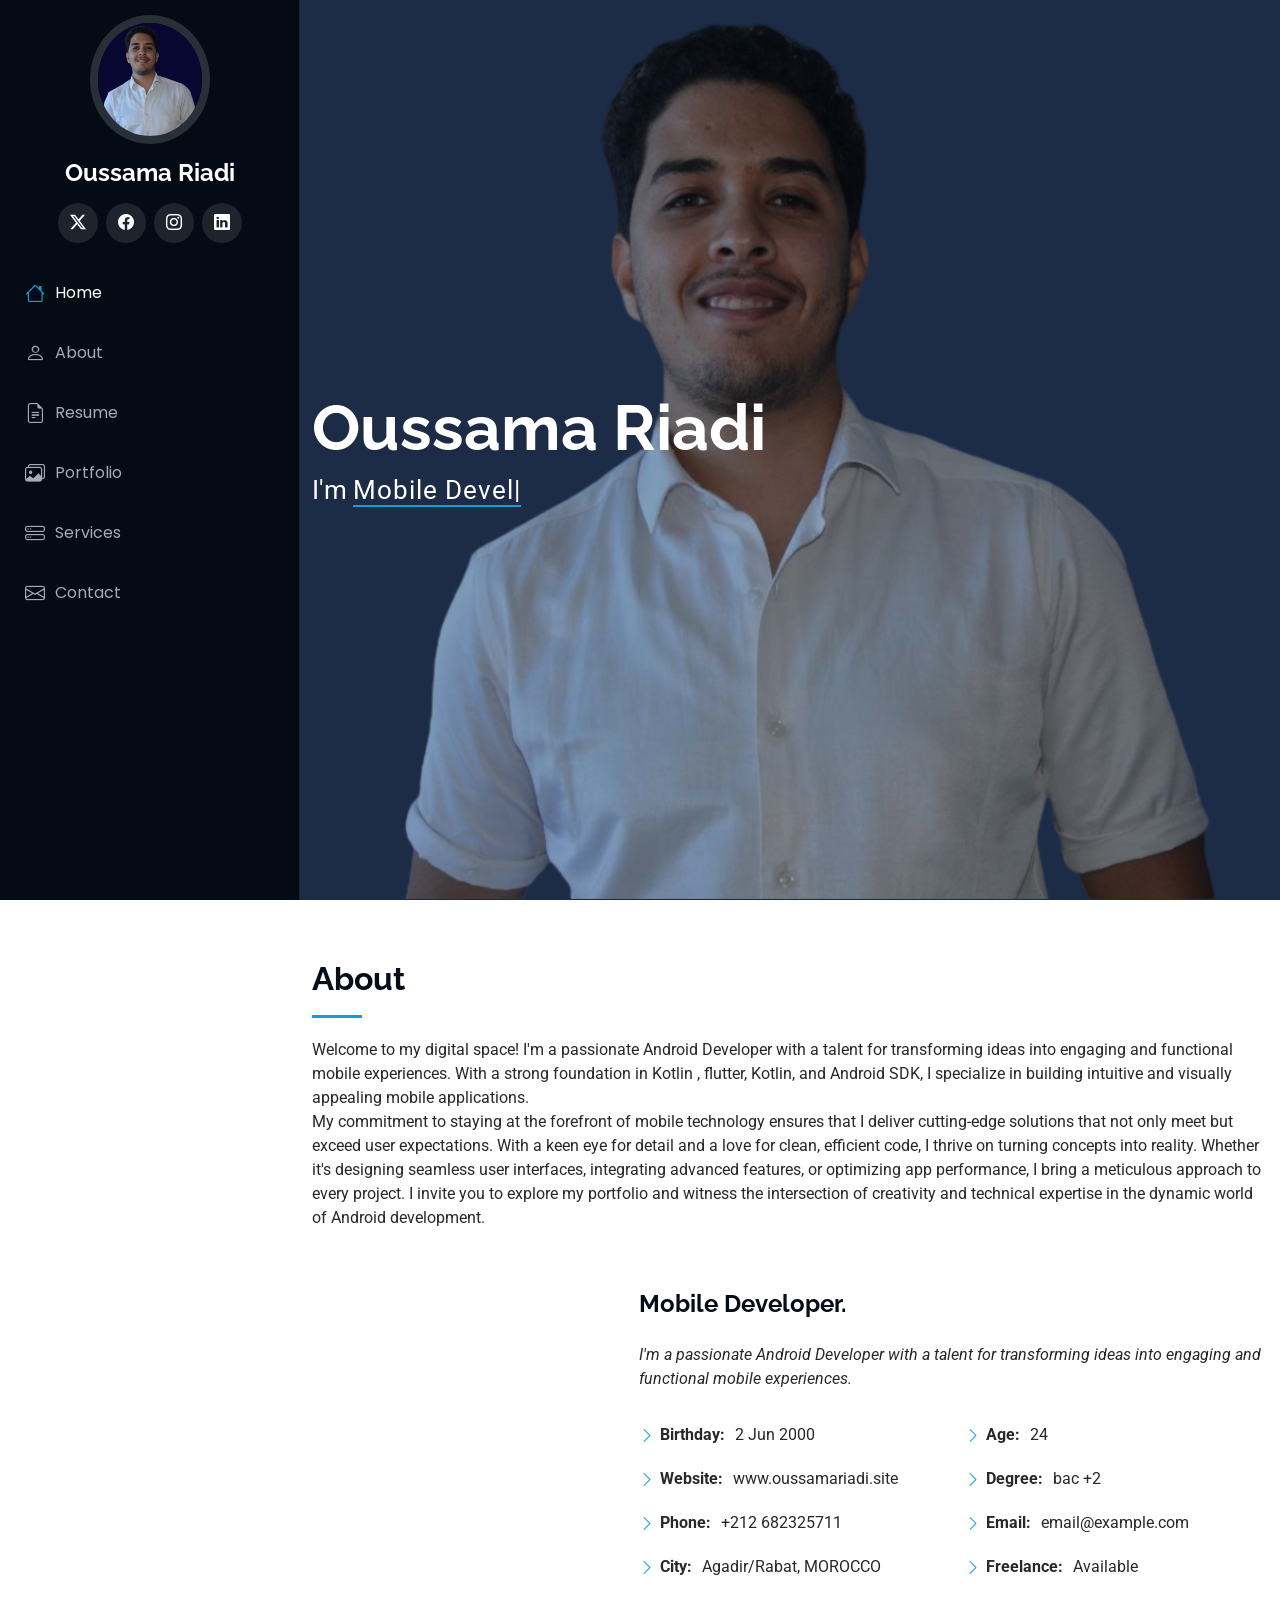
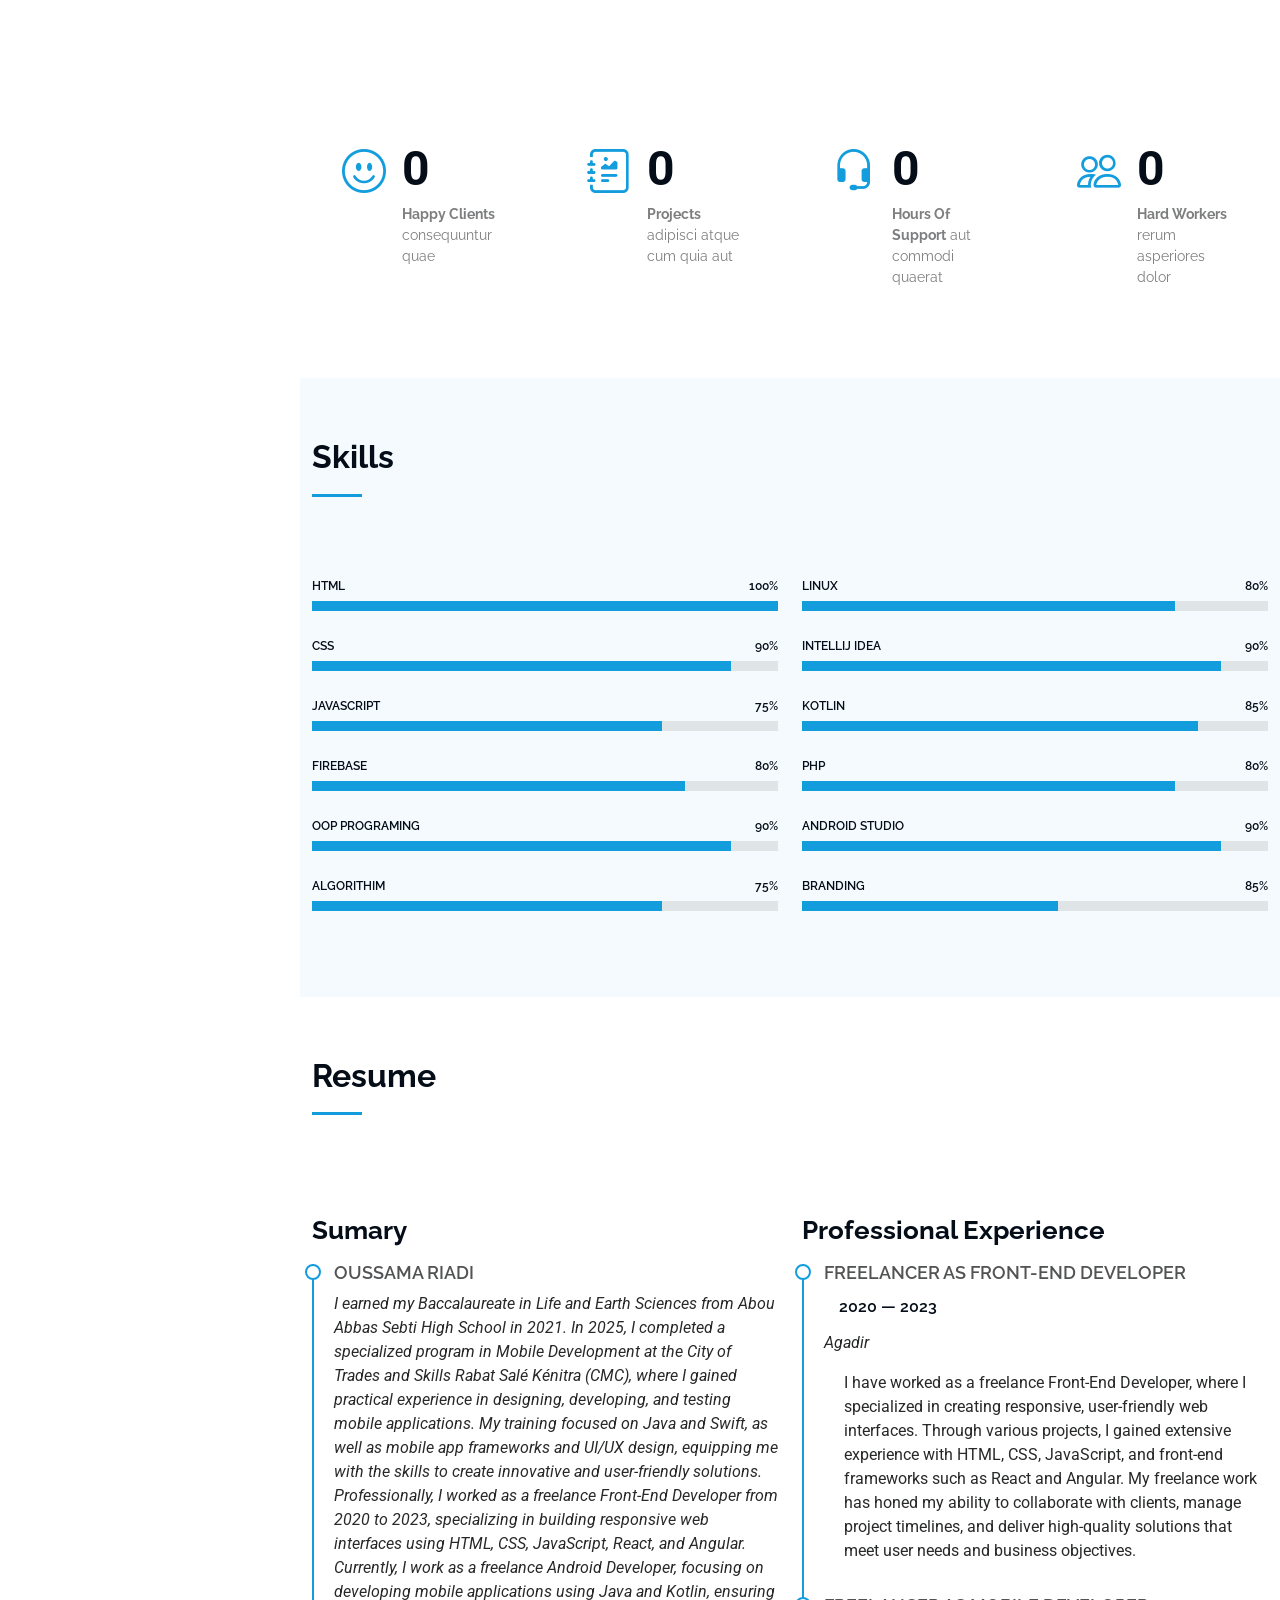
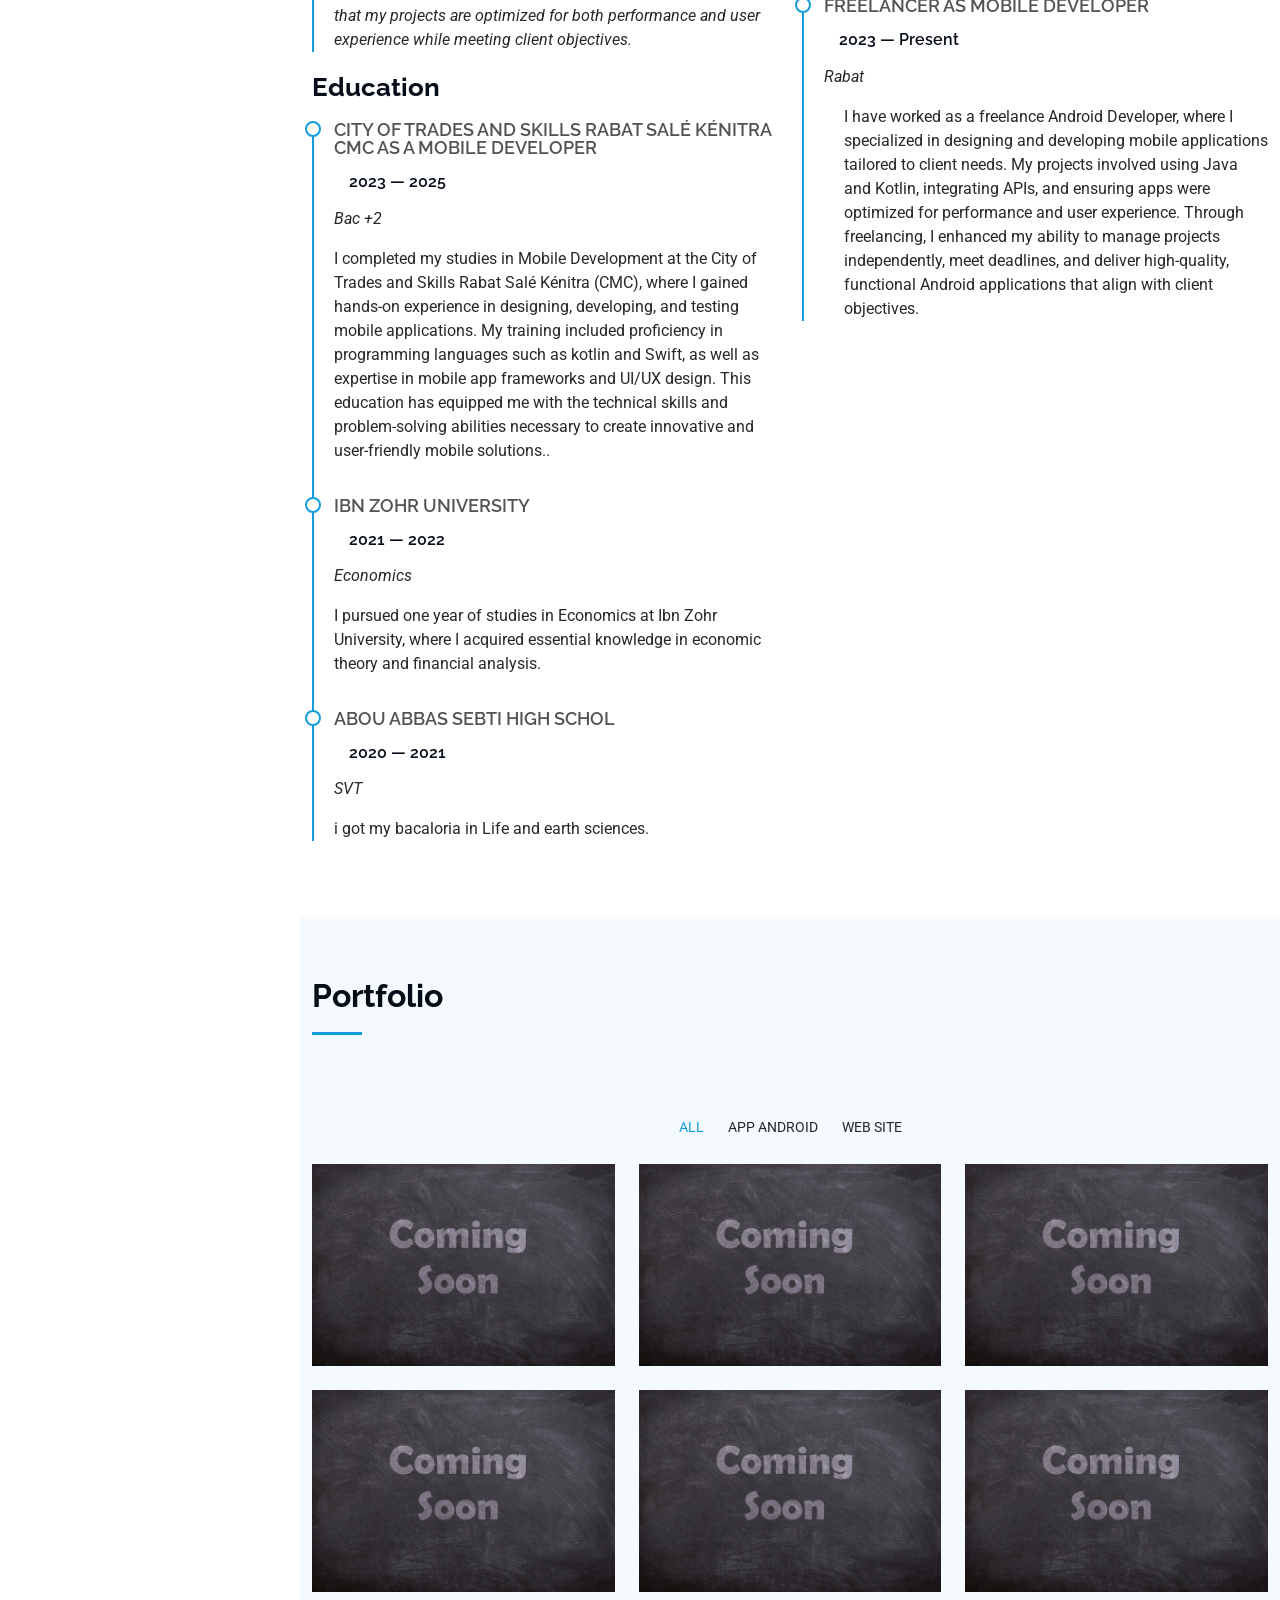
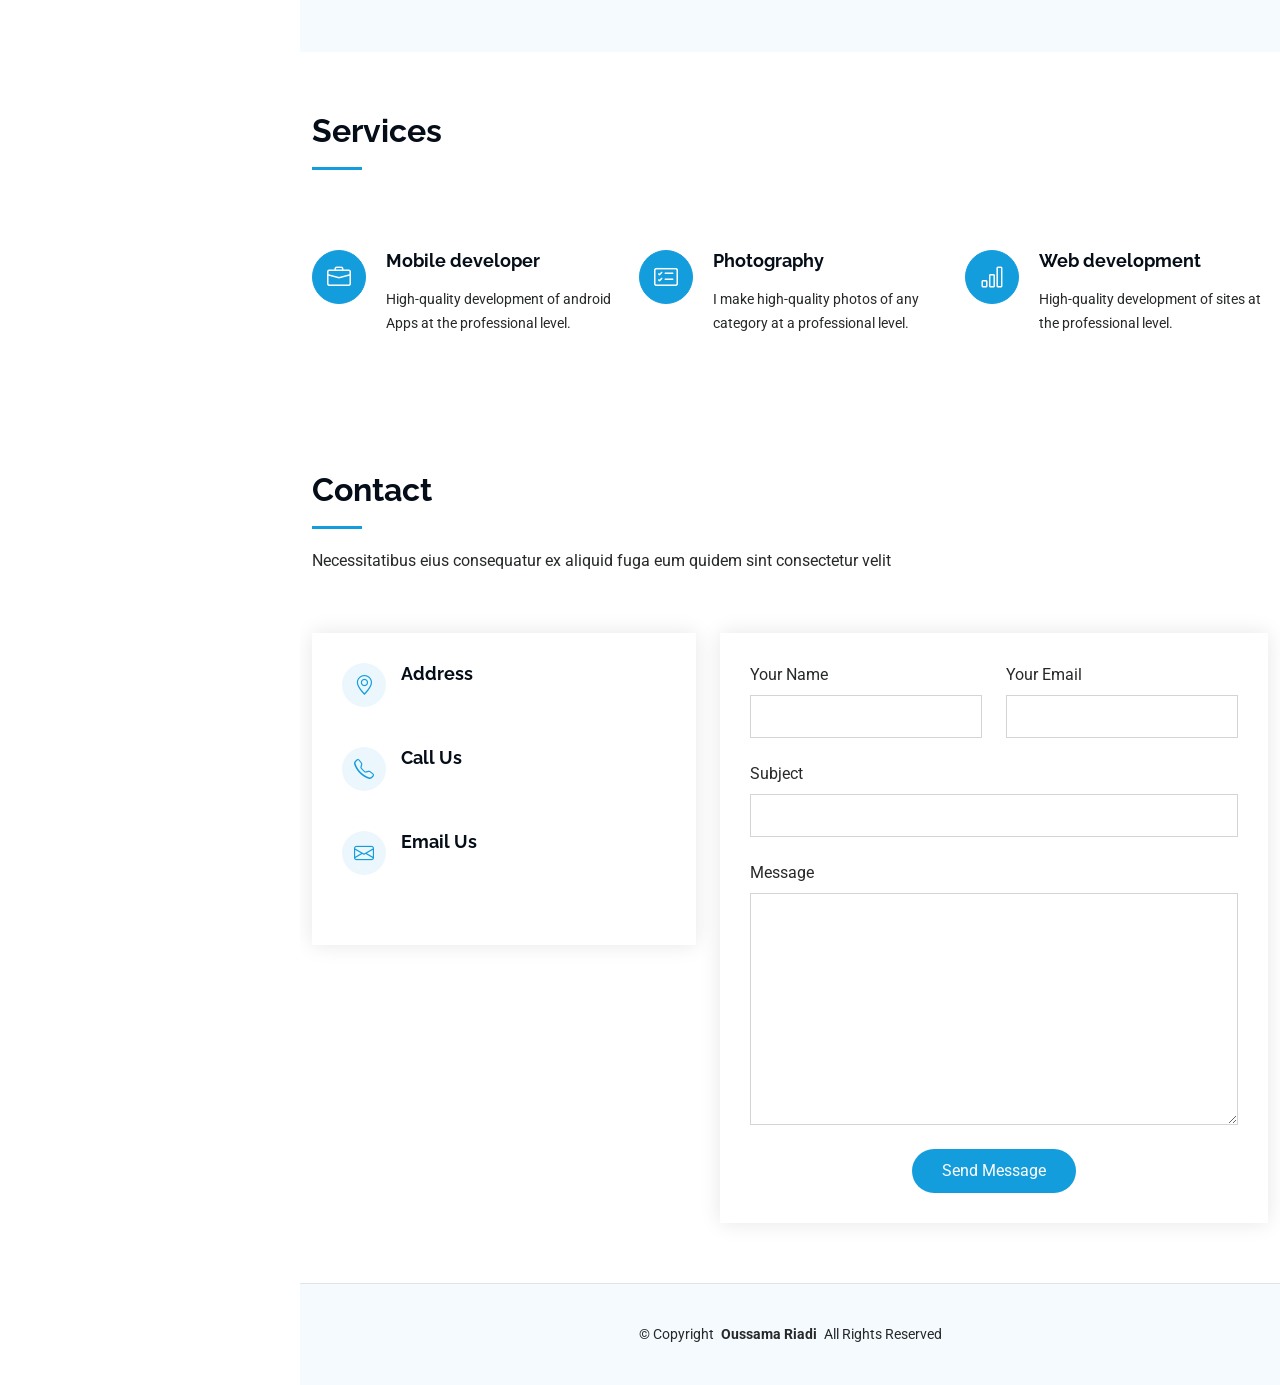
==== index.html @ cde13520 "update" ====
<!DOCTYPE html>
<html lang="en">

<head>
  <meta charset="utf-8">
  <meta content="width=device-width, initial-scale=1.0" name="viewport">
  <title>Oussama Riadi</title>
  <meta content="" name="description">
  <meta content="" name="keywords">

  <!-- Favicons -->
  <link href="" rel="icon">
  <link href="assets/img/apple-touch-icon.png" rel="apple-touch-icon">

  <!-- Fonts -->
  <link href="https://fonts.googleapis.com" rel="preconnect">
  <link href="https://fonts.gstatic.com" rel="preconnect" crossorigin>
  <link href="https://fonts.googleapis.com/css2?family=Roboto:ital,wght@0,100;0,300;0,400;0,500;0,700;0,900;1,100;1,300;1,400;1,500;1,700;1,900&family=Poppins:ital,wght@0,100;0,200;0,300;0,400;0,500;0,600;0,700;0,800;0,900;1,100;1,200;1,300;1,400;1,500;1,600;1,700;1,800;1,900&family=Raleway:ital,wght@0,100;0,200;0,300;0,400;0,500;0,600;0,700;0,800;0,900;1,100;1,200;1,300;1,400;1,500;1,600;1,700;1,800;1,900&display=swap" rel="stylesheet">

  <!-- Vendor CSS Files -->
  <link href="assets/vendor/bootstrap/css/bootstrap.min.css" rel="stylesheet">
  <link href="assets/vendor/bootstrap-icons/bootstrap-icons.css" rel="stylesheet">
  <link href="assets/vendor/aos/aos.css" rel="stylesheet">
  <link href="assets/vendor/glightbox/css/glightbox.min.css" rel="stylesheet">
  <link href="assets/vendor/swiper/swiper-bundle.min.css" rel="stylesheet">

  <!-- Main CSS File -->
  <link href="assets/css/main.css" rel="stylesheet">

  <!-- =======================================================
  * Template Name: iPortfolio
  * Template URL: https://bootstrapmade.com/iportfolio-bootstrap-portfolio-websites-template/
  * Updated: Jun 29 2024 with Bootstrap v5.3.3
  * Author: BootstrapMade.com
  * License: https://bootstrapmade.com/license/
  ======================================================== -->
</head>

<body class="index-page">

  <header id="header" class="header dark-background d-flex flex-column">
    <i class="header-toggle d-xl-none bi bi-list"></i>

    <div class="profile-img">
      <img src="assets/img/my-profile-img.png" alt="" class="img-fluid rounded-circle">
    </div>

    <a href="index.html" class="logo d-flex align-items-center justify-content-center">
      <!-- Uncomment the line below if you also wish to use an image logo -->
      <!-- <img src="assets/img/logo.png" alt=""> -->
      <h1 class="sitename">Oussama Riadi</h1>
    </a>

    <div class="social-links text-center">
      <a href="https://x.com/OussamaRiadi38" class="twitter" target="_blank"><i class="bi bi-twitter-x"></i></a>
      <a href="https://web.facebook.com/people/Oussama-Riadi/pfbid02anSXRSucZRkaUDRcCBY8JLGPmEhQTTR8KtHQEB6XUsFgzPzCCnXomD1S3LbY9j1Sl/?mibextid=ZbWKwL" class="facebook" target="_blank"><i class="bi bi-facebook"></i></a>
      <a href="https://www.instagram.com/oussama.riadi/" class="instagram" target="_blank"><i class="bi bi-instagram"></i></a>
      <a href="https://www.linkedin.com/in/oussamariadi/" class="linkedin" target="_blank"><i class="bi bi-linkedin"></i></a>
    </div>

    <nav id="navmenu" class="navmenu">
      <ul>
        <li><a href="#hero" class="active"><i class="bi bi-house navicon"></i>Home</a></li>
        <li><a href="#about"><i class="bi bi-person navicon"></i> About</a></li>
        <li><a href="#resume"><i class="bi bi-file-earmark-text navicon"></i> Resume</a></li>
        <li><a href="#portfolio"><i class="bi bi-images navicon"></i> Portfolio</a></li>
        <li><a href="#services"><i class="bi bi-hdd-stack navicon"></i> Services</a></li>
        
          
        </li>
        <li><a href="#contact"><i class="bi bi-envelope navicon"></i> Contact</a></li>
      </ul>
    </nav>

  </header>

  <main class="main">

    <!-- Hero Section -->
    <section id="hero" class="hero section dark-background">

      <img src="assets/img/hero-bg.png" alt="" data-aos="fade-in" class="">

      <div class="container" data-aos="fade-up" data-aos-delay="100">
        <h2>Oussama Riadi</h2>
        <p>I'm <span class="typed" data-typed-items="Mobile Developer, Freelancer,Web Developer , Photographer">Designer</span><span class="typed-cursor typed-cursor--blink" aria-hidden="true"></span><span class="typed-cursor typed-cursor--blink" aria-hidden="true"></span></p>
      </div>

    </section><!-- /Hero Section -->

    <!-- About Section -->
    <section id="about" class="about section">

      <!-- Section Title -->
      <div class="container section-title" data-aos="fade-up">
        <h2>About</h2>
        <p>Welcome to my digital space! I'm a passionate Android Developer with a talent for transforming ideas into engaging and functional mobile experiences. With a strong foundation in Kotlin , flutter, Kotlin, and Android SDK, I specialize in building intuitive and visually appealing mobile applications.
          <br>

          My commitment to staying at the forefront of mobile technology ensures that I deliver cutting-edge solutions that not only meet but exceed user expectations. With a keen eye for detail and a love for clean, efficient code, I thrive on turning concepts into reality. Whether it's designing seamless user interfaces, integrating advanced features, or optimizing app performance, I bring a meticulous approach to every project. I invite you to explore my portfolio and witness the intersection of creativity and technical expertise in the dynamic world of Android development.</p>
      </div><!-- End Section Title -->

      <div class="container" data-aos="fade-up" data-aos-delay="100">

        <div class="row gy-4 justify-content-center">
          <div class="col-lg-4">
            <img src="assets/img/my-profile-img.jpg" class="img-fluid" alt="">
          </div>
          <div class="col-lg-8 content">
            <h2> Mobile Developer.</h2>
            <p class="fst-italic py-3">
              I'm a passionate Android Developer with a talent for transforming ideas into engaging and functional mobile experiences.
            </p>
            <div class="row">
              <div class="col-lg-6">
                <ul>
                  <li><i class="bi bi-chevron-right"></i> <strong>Birthday:</strong> <span>2 Jun 2000</span></li>
                  <li><i class="bi bi-chevron-right"></i> <strong>Website:</strong> <span>www.oussamariadi.site</span></li>
                  <li><i class="bi bi-chevron-right"></i> <strong>Phone:</strong> <span>+212 682325711</span></li>
                  <li><i class="bi bi-chevron-right"></i> <strong>City:</strong> <span>Agadir/Rabat, MOROCCO</span></li>
                </ul>
              </div>
              <div class="col-lg-6">
                <ul>
                  <li><i class="bi bi-chevron-right"></i> <strong>Age:</strong> <span>24</span></li>
                  <li><i class="bi bi-chevron-right"></i> <strong>Degree:</strong> <span>bac +2</span></li>
                  <li><i class="bi bi-chevron-right"></i> <strong>Email:</strong> <span>email@example.com</span></li>
                  <li><i class="bi bi-chevron-right"></i> <strong>Freelance:</strong> <span>Available</span></li>
                </ul>
              </div>
            </div>
            
          </div>
        </div>

      </div>

    </section><!-- /About Section -->

    <!-- Stats Section -->
    <section id="stats" class="stats section">

      <div class="container" data-aos="fade-up" data-aos-delay="100">

        <div class="row gy-4">

          <div class="col-lg-3 col-md-6">
            <div class="stats-item">
              <i class="bi bi-emoji-smile"></i>
              <span data-purecounter-start="0" data-purecounter-end="232" data-purecounter-duration="1" class="purecounter"></span>
              <p><strong>Happy Clients</strong> <span>consequuntur quae</span></p>
            </div>
          </div><!-- End Stats Item -->

          <div class="col-lg-3 col-md-6">
            <div class="stats-item">
              <i class="bi bi-journal-richtext"></i>
              <span data-purecounter-start="0" data-purecounter-end="521" data-purecounter-duration="1" class="purecounter"></span>
              <p><strong>Projects</strong> <span>adipisci atque cum quia aut</span></p>
            </div>
          </div><!-- End Stats Item -->

          <div class="col-lg-3 col-md-6">
            <div class="stats-item">
              <i class="bi bi-headset"></i>
              <span data-purecounter-start="0" data-purecounter-end="1453" data-purecounter-duration="1" class="purecounter"></span>
              <p><strong>Hours Of Support</strong> <span>aut commodi quaerat</span></p>
            </div>
          </div><!-- End Stats Item -->

          <div class="col-lg-3 col-md-6">
            <div class="stats-item">
              <i class="bi bi-people"></i>
              <span data-purecounter-start="0" data-purecounter-end="32" data-purecounter-duration="1" class="purecounter"></span>
              <p><strong>Hard Workers</strong> <span>rerum asperiores dolor</span></p>
            </div>
          </div><!-- End Stats Item -->

        </div>

      </div>

    </section><!-- /Stats Section -->

    <!-- Skills Section -->
    <section id="skills" class="skills section light-background">

      <!-- Section Title -->
      <div class="container section-title" data-aos="fade-up">
        <h2>Skills</h2>
        
      </div><!-- End Section Title -->

      <div class="container" data-aos="fade-up" data-aos-delay="100">

        <div class="row skills-content skills-animation">

          <div class="col-lg-6">

            <div class="progress">
              <span class="skill"><span>HTML</span> <i class="val">100%</i></span>
              <div class="progress-bar-wrap">
                <div class="progress-bar" role="progressbar" aria-valuenow="100" aria-valuemin="0" aria-valuemax="100"></div>
              </div>
            </div><!-- End Skills Item -->

            <div class="progress">
              <span class="skill"><span>CSS</span> <i class="val">90%</i></span>
              <div class="progress-bar-wrap">
                <div class="progress-bar" role="progressbar" aria-valuenow="90" aria-valuemin="0" aria-valuemax="100"></div>
              </div>
            </div><!-- End Skills Item -->

            <div class="progress">
              <span class="skill"><span>JavaScript</span> <i class="val">75%</i></span>
              <div class="progress-bar-wrap">
                <div class="progress-bar" role="progressbar" aria-valuenow="75" aria-valuemin="0" aria-valuemax="100"></div>
              </div>
            </div><!-- End Skills Item -->

          </div>

          <div class="col-lg-6">

            <div class="progress">
              <span class="skill"><span>Linux</span> <i class="val">80%</i></span>
              <div class="progress-bar-wrap">
                <div class="progress-bar" role="progressbar" aria-valuenow="80" aria-valuemin="0" aria-valuemax="100"></div>
              </div>
              
            </div><!-- End Skills Item -->

            <div class="progress">
              <span class="skill"><span>IntelliJ IDEA </span> <i class="val">90%</i></span>
              <div class="progress-bar-wrap">
                <div class="progress-bar" role="progressbar" aria-valuenow="90" aria-valuemin="0" aria-valuemax="100"></div>
              </div>
            </div><!-- End Skills Item -->

            <div class="progress">
              <span class="skill"><span>Kotlin</span> <i class="val">85%</i></span>
              <div class="progress-bar-wrap">
                <div class="progress-bar" role="progressbar" aria-valuenow="85" aria-valuemin="0" aria-valuemax="100"></div>
              </div>
              
            </div><!-- End Skills Item -->

          </div>

        </div>

      </div>

      <div class="container" data-aos="fade-up" data-aos-delay="100">

        <div class="row skills-content skills-animation">

          <div class="col-lg-6">

            <div class="progress">
              <span class="skill"><span>Firebase</span> <i class="val">80%</i></span>
              <div class="progress-bar-wrap">
                <div class="progress-bar" role="progressbar" aria-valuenow="80" aria-valuemin="0" aria-valuemax="100"></div>
              </div>
            </div><!-- End Skills Item -->

            <div class="progress">
              <span class="skill"><span>OOP Programing
              </span> <i class="val">90%</i></span>
              <div class="progress-bar-wrap">
                <div class="progress-bar" role="progressbar" aria-valuenow="90" aria-valuemin="0" aria-valuemax="100"></div>
              </div>
            </div><!-- End Skills Item -->

            <div class="progress">
              <span class="skill"><span>Algorithim</span> <i class="val">75%</i></span>
              <div class="progress-bar-wrap">
                <div class="progress-bar" role="progressbar" aria-valuenow="75" aria-valuemin="0" aria-valuemax="100"></div>
              </div>
            </div><!-- End Skills Item -->

          </div>

          <div class="col-lg-6">

            <div class="progress">
              <span class="skill"><span>PHP</span> <i class="val">80%</i></span>
              <div class="progress-bar-wrap">
                <div class="progress-bar" role="progressbar" aria-valuenow="80" aria-valuemin="0" aria-valuemax="100"></div>
              </div>
              
            </div><!-- End Skills Item -->

            <div class="progress">
              <span class="skill"><span>Android Studio</span> <i class="val">90%</i></span>
              <div class="progress-bar-wrap">
                <div class="progress-bar" role="progressbar" aria-valuenow="90" aria-valuemin="0" aria-valuemax="100"></div>
              </div>
            </div><!-- End Skills Item -->

            <div class="progress">
              <span class="skill"><span>Branding</span> <i class="val">85%</i></span>
              <div class="progress-bar-wrap">
                <div class="progress-bar" role="progressbar" aria-valuenow="55" aria-valuemin="0" aria-valuemax="100"></div>
              </div>
              
            </div><!-- End Skills Item -->

          </div>

        </div>

      </div>

    </section><!-- /Skills Section -->

    <!-- Resume Section -->
    <section id="resume" class="resume section">

      <!-- Section Title -->
      <div class="container section-title" data-aos="fade-up">
        <h2>Resume</h2>
   
      </div><!-- End Section Title -->

      <div class="container">

        <div class="row">

          <div class="col-lg-6" data-aos="fade-up" data-aos-delay="100">
            <h3 class="resume-title">Sumary</h3>

            <div class="resume-item pb-0">
              <h4>Oussama Riadi</h4>
              <p><em>I earned my Baccalaureate in Life and Earth Sciences from Abou Abbas Sebti High School in 2021. In 2025, I completed a specialized program in Mobile Development at the City of Trades and Skills Rabat Salé Kénitra (CMC), where I gained practical experience in designing, developing, and testing mobile applications. My training focused on Java and Swift, as well as mobile app frameworks and UI/UX design, equipping me with the skills to create innovative and user-friendly solutions. Professionally, I worked as a freelance Front-End Developer from 2020 to 2023, specializing in building responsive web interfaces using HTML, CSS, JavaScript, React, and Angular. Currently, I work as a freelance Android Developer, focusing on developing mobile applications using Java and Kotlin, ensuring that my projects are optimized for both performance and user experience while meeting client objectives. </em></p>
            
            </div><!-- Edn Resume Item -->

            <h3 class="resume-title">Education</h3>
            <div class="resume-item">
              <h4>City of trades and skills Rabat Salé Kénitra CMC as a Mobile developer</h4>
              <h5>2023 — 2025</h5>
              <p><em>Bac +2</em></p>
              <p>I completed my studies in Mobile Development at the City of Trades and Skills Rabat Salé Kénitra (CMC), where I gained hands-on experience in designing, developing, and testing mobile applications. My training included proficiency in programming languages such as kotlin and Swift, as well as expertise in mobile app frameworks and UI/UX design. This education has equipped me with the technical skills and problem-solving abilities necessary to create innovative and user-friendly mobile solutions..</p>
            </div><!-- Edn Resume Item -->

            <div class="resume-item">
              <h4>ibn zohr university </h4>
              <h5>2021 — 2022</h5>
              <p><em>Economics</em></p>
              <p>I pursued one year of studies in Economics at Ibn Zohr University, where I acquired essential knowledge in economic theory and financial analysis.</p>
            </div>
            <div class="resume-item">
              <h4>Abou Abbas sebti high schol </h4>
              <h5>2020 — 2021</h5>
              <p><em>SVT</em></p>
              <p>i got my bacaloria in Life and earth sciences.</p>
            </div>
            <!-- Edn Resume Item -->

          </div>

          <div class="col-lg-6" data-aos="fade-up" data-aos-delay="200">
            <h3 class="resume-title">Professional Experience</h3>
            <div class="resume-item">
              <h4>Freelancer as Front-End developer</h4>
              <h5>2020 — 2023</h5>
              <p><em>Agadir</em></p>
              <ul>
                I have worked as a freelance Front-End Developer, where I specialized in creating responsive, user-friendly web interfaces. Through various projects, I gained extensive experience with HTML, CSS, JavaScript, and front-end frameworks such as React and Angular. My freelance work has honed my ability to collaborate with clients, manage project timelines, and deliver high-quality solutions that meet user needs and business objectives.
              </ul>
            </div><!-- Edn Resume Item -->

            <div class="resume-item">
              <h4>Freelancer as Mobile developer</h4>
              <h5>2023 — Present</h5>
              <p><em>Rabat</em></p>
              <ul>
                I have worked as a freelance Android Developer, where I specialized in designing and developing mobile applications tailored to client needs. My projects involved using Java and Kotlin, integrating APIs, and ensuring apps were optimized for performance and user experience. Through freelancing, I enhanced my ability to manage projects independently, meet deadlines, and deliver high-quality, functional Android applications that align with client objectives.
              </ul>
            </div><!-- Edn Resume Item -->

          </div>

        </div>

      </div>

    </section><!-- /Resume Section -->

    <!-- Portfolio Section -->
    <section id="portfolio" class="portfolio section light-background">

      <!-- Section Title -->
      <div class="container section-title" data-aos="fade-up">
        <h2>Portfolio</h2>
     
      </div><!-- End Section Title -->

      <div class="container">

        <div class="isotope-layout" data-default-filter="*" data-layout="masonry" data-sort="original-order">

          <ul class="portfolio-filters isotope-filters" data-aos="fade-up" data-aos-delay="100">
            <li data-filter="*" class="filter-active">All</li>
            <li data-filter=".filter-app">App Android</li>
            <li data-filter=".filter-product">Web Site</li>
            
          </ul><!-- End Portfolio Filters -->

          <div class="row gy-4 isotope-container" data-aos="fade-up" data-aos-delay="200">

            <div class="col-lg-4 col-md-6 portfolio-item isotope-item filter-app">
              <div class="portfolio-content h-100">
                <img src="assets/img/portfolio/app-1.jpg" class="img-fluid" alt="">
                <div class="portfolio-info">
                  <h4>App 1</h4>
                  <p>Lorem ipsum, dolor sit amet consectetur</p>
                  <a href="assets/img/portfolio/app-1.jpg" title="App 1" data-gallery="portfolio-gallery-app" class="glightbox preview-link"><i class="bi bi-zoom-in"></i></a>
                  <a href="portfolio-details.html" title="More Details" class="details-link"><i class="bi bi-link-45deg"></i></a>
                </div>
              </div>
            </div><!-- End Portfolio Item -->

            <div class="col-lg-4 col-md-6 portfolio-item isotope-item filter-product">
              <div class="portfolio-content h-100">
                <img src="assets/img/portfolio/product-1.jpg" class="img-fluid" alt="">
                <div class="portfolio-info">
                  <h4>Web Site 1</h4>
                  <p>Lorem ipsum, dolor sit amet consectetur</p>
                  <a href="assets/img/portfolio/product-1.jpg" title="Web Site 1" data-gallery="portfolio-gallery-product" class="glightbox preview-link"><i class="bi bi-zoom-in"></i></a>
                  <a href="portfolio-details.html" title="More Details" class="details-link"><i class="bi bi-link-45deg"></i></a>
                </div>
              </div>
            </div><!-- End Portfolio Item -->

        

         

            <div class="col-lg-4 col-md-6 portfolio-item isotope-item filter-app">
              <div class="portfolio-content h-100">
                <img src="assets/img/portfolio/app-2.jpg" class="img-fluid" alt="">
                <div class="portfolio-info">
                  <h4>App 2</h4>
                  <p>Lorem ipsum, dolor sit amet consectetur</p>
                  <a href="assets/img/portfolio/app-2.jpg" title="App 2" data-gallery="portfolio-gallery-app" class="glightbox preview-link"><i class="bi bi-zoom-in"></i></a>
                  <a href="portfolio-details.html" title="More Details" class="details-link"><i class="bi bi-link-45deg"></i></a>
                </div>
              </div>
            </div><!-- End Portfolio Item -->

            <div class="col-lg-4 col-md-6 portfolio-item isotope-item filter-product">
              <div class="portfolio-content h-100">
                <img src="assets/img/portfolio/product-2.jpg" class="img-fluid" alt="">
                <div class="portfolio-info">
                  <h4>Web Site 2</h4>
                  <p>Lorem ipsum, dolor sit amet consectetur</p>
                  <a href="assets/img/portfolio/product-2.jpg" title="Product 2" data-gallery="portfolio-gallery-product" class="glightbox preview-link"><i class="bi bi-zoom-in"></i></a>
                  <a href="portfolio-details.html" title="More Details" class="details-link"><i class="bi bi-link-45deg"></i></a>
                </div>
              </div>
            </div><!-- End Portfolio Item -->

           

            

            <div class="col-lg-4 col-md-6 portfolio-item isotope-item filter-app">
              <div class="portfolio-content h-100">
                <img src="assets/img/portfolio/app-3.jpg" class="img-fluid" alt="">
                <div class="portfolio-info">
                  <h4>App 3</h4>
                  <p>Lorem ipsum, dolor sit amet consectetur</p>
                  <a href="assets/img/portfolio/app-3.jpg" title="App 3" data-gallery="portfolio-gallery-app" class="glightbox preview-link"><i class="bi bi-zoom-in"></i></a>
                  <a href="portfolio-details.html" title="More Details" class="details-link"><i class="bi bi-link-45deg"></i></a>
                </div>
              </div>
            </div><!-- End Portfolio Item -->

            <div class="col-lg-4 col-md-6 portfolio-item isotope-item filter-product">
              <div class="portfolio-content h-100">
                <img src="assets/img/portfolio/product-3.jpg" class="img-fluid" alt="">
                <div class="portfolio-info">
                  <h4>Web Site 3</h4>
                  <p>Lorem ipsum, dolor sit amet consectetur</p>
                  <a href="assets/img/portfolio/product-3.jpg" title="Product 3" data-gallery="portfolio-gallery-product" class="glightbox preview-link"><i class="bi bi-zoom-in"></i></a>
                  <a href="portfolio-details.html" title="More Details" class="details-link"><i class="bi bi-link-45deg"></i></a>
                </div>
              </div>
            </div><!-- End Portfolio Item -->

            

            

          </div><!-- End Portfolio Container -->

        </div>

      </div>

    </section><!-- /Portfolio Section -->

    <!-- Services Section -->
    <section id="services" class="services section">

      <!-- Section Title -->
      <div class="container section-title" data-aos="fade-up">
        <h2>Services</h2>
        
      </div><!-- End Section Title -->

      <div class="container">

        <div class="row gy-4">

          <div class="col-lg-4 col-md-6 service-item d-flex" data-aos="fade-up" data-aos-delay="100">
            <div class="icon flex-shrink-0"><i class="bi bi-briefcase"></i></div>
            <div>
              <h4 class="title"><a href="service-details.html" class="stretched-link">Mobile developer

</a></h4>
              <p class="description">High-quality development of android Apps at the professional level.</p>
            </div>
          </div>
          <!-- End Service Item -->

          <div class="col-lg-4 col-md-6 service-item d-flex" data-aos="fade-up" data-aos-delay="200">
            <div class="icon flex-shrink-0"><i class="bi bi-card-checklist"></i></div>
            <div>
              <h4 class="title"><a href="service-details.html" class="stretched-link">Photography
              </a></h4>
              <p class="description">I make high-quality photos of any category at a professional level.</p>
            </div>
          </div><!-- End Service Item -->

          <div class="col-lg-4 col-md-6 service-item d-flex" data-aos="fade-up" data-aos-delay="300">
            <div class="icon flex-shrink-0"><i class="bi bi-bar-chart"></i></div>
            <div>
              <h4 class="title"><a href="service-details.html" class="stretched-link">Web development
              </a></h4>
              <p class="description">High-quality development of sites at the professional level.</p>
            </div>
          </div><!-- End Service Item -->

    

        

        </div>

      </div>

    </section><!-- /Services Section -->

  
    <!-- Contact Section -->
    <section id="contact" class="contact section">

      <!-- Section Title -->
      <div class="container section-title" data-aos="fade-up">
        <h2>Contact</h2>
        <p>Necessitatibus eius consequatur ex aliquid fuga eum quidem sint consectetur velit</p>
      </div><!-- End Section Title -->

      <div class="container" data-aos="fade-up" data-aos-delay="100">

        <div class="row gy-4">

          <div class="col-lg-5">

            <div class="info-wrap">
              <div class="info-item d-flex" data-aos="fade-up" data-aos-delay="200">
                <i class="bi bi-geo-alt flex-shrink-0"></i>
                <div>
                  <h3>Address</h3>
                  <p></p>
                </div>
              </div><!-- End Info Item -->

              <div class="info-item d-flex" data-aos="fade-up" data-aos-delay="300">
                <i class="bi bi-telephone flex-shrink-0"></i>
                <div>
                  <h3>Call Us</h3>
                  <p></p>
                </div>
              </div><!-- End Info Item -->

              <div class="info-item d-flex" data-aos="fade-up" data-aos-delay="400">
                <i class="bi bi-envelope flex-shrink-0"></i>
                <div>
                  <h3>Email Us</h3>
                  <p></p>
                </div>
              </div><!-- End Info Item -->

              
            </div>
          </div>

          <div class="col-lg-7">
            <form action="forms/contact.php" method="post" class="php-email-form" data-aos="fade-up" data-aos-delay="200">
              <div class="row gy-4">

                <div class="col-md-6">
                  <label for="name-field" class="pb-2">Your Name</label>
                  <input type="text" name="name" id="name-field" class="form-control" required="">
                </div>

                <div class="col-md-6">
                  <label for="email-field" class="pb-2">Your Email</label>
                  <input type="email" class="form-control" name="email" id="email-field" required="">
                </div>

                <div class="col-md-12">
                  <label for="subject-field" class="pb-2">Subject</label>
                  <input type="text" class="form-control" name="subject" id="subject-field" required="">
                </div>

                <div class="col-md-12">
                  <label for="message-field" class="pb-2">Message</label>
                  <textarea class="form-control" name="message" rows="10" id="message-field" required=""></textarea>
                </div>

                <div class="col-md-12 text-center">
                  <div class="loading">Loading</div>
                  <div class="error-message"></div>
                  <div class="sent-message">Your message has been sent. Thank you!</div>

                  <button type="submit">Send Message</button>
                </div>

              </div>
            </form>
          </div><!-- End Contact Form -->

        </div>

      </div>

    </section><!-- /Contact Section -->

  </main>

  <footer id="footer" class="footer position-relative light-background">

    <div class="container">
      <div class="copyright text-center ">
        <p>© <span>Copyright</span> <strong class="px-1 sitename">Oussama Riadi</strong> <span>All Rights Reserved</span></p>
      </div>
     
    </div>

  </footer>

  <!-- Scroll Top -->
  <a href="#" id="scroll-top" class="scroll-top d-flex align-items-center justify-content-center"><i class="bi bi-arrow-up-short"></i></a>

  <!-- Preloader -->
  <div id="preloader"></div>

  <!-- Vendor JS Files -->
  <script src="assets/vendor/bootstrap/js/bootstrap.bundle.min.js"></script>
  <script src="assets/vendor/php-email-form/validate.js"></script>
  <script src="assets/vendor/aos/aos.js"></script>
  <script src="assets/vendor/typed.js/typed.umd.js"></script>
  <script src="assets/vendor/purecounter/purecounter_vanilla.js"></script>
  <script src="assets/vendor/waypoints/noframework.waypoints.js"></script>
  <script src="assets/vendor/glightbox/js/glightbox.min.js"></script>
  <script src="assets/vendor/imagesloaded/imagesloaded.pkgd.min.js"></script>
  <script src="assets/vendor/isotope-layout/isotope.pkgd.min.js"></script>
  <script src="assets/vendor/swiper/swiper-bundle.min.js"></script>

  <!-- Main JS File -->
  <script src="assets/js/main.js"></script>

</body>

</html>
---- assets/css/main.css ----
/**
* Template Name: iPortfolio
* Template URL: https://bootstrapmade.com/iportfolio-bootstrap-portfolio-websites-template/
* Updated: Jun 29 2024 with Bootstrap v5.3.3
* Author: BootstrapMade.com
* License: https://bootstrapmade.com/license/
*/

/*--------------------------------------------------------------
# Font & Color Variables
# Help: https://bootstrapmade.com/color-system/
--------------------------------------------------------------*/
/* Fonts */
:root {
  --default-font: "Roboto",  system-ui, -apple-system, "Segoe UI", Roboto, "Helvetica Neue", Arial, "Noto Sans", "Liberation Sans", sans-serif, "Apple Color Emoji", "Segoe UI Emoji", "Segoe UI Symbol", "Noto Color Emoji";
  --heading-font: "Raleway",  sans-serif;
  --nav-font: "Poppins",  sans-serif;
}

/* Global Colors - The following color variables are used throughout the website. Updating them here will change the color scheme of the entire website */
:root { 
  --background-color: #ffffff; /* Background color for the entire website, including individual sections */
  --default-color: #272829; /* Default color used for the majority of the text content across the entire website */
  --heading-color: #050d18; /* Color for headings, subheadings and title throughout the website */
  --accent-color: #149ddd; /* Accent color that represents your brand on the website. It's used for buttons, links, and other elements that need to stand out */
  --surface-color: #ffffff; /* The surface color is used as a background of boxed elements within sections, such as cards, icon boxes, or other elements that require a visual separation from the global background. */
  --contrast-color: #ffffff; /* Contrast color for text, ensuring readability against backgrounds of accent, heading, or default colors. */
}

/* Nav Menu Colors - The following color variables are used specifically for the navigation menu. They are separate from the global colors to allow for more customization options */
:root {
  --nav-color: #a8a9b4;  /* The default color of the main navmenu links */
  --nav-hover-color: #ffffff; /* Applied to main navmenu links when they are hovered over or active */
  --nav-mobile-background-color: #040b14; /* Used as the background color for mobile navigation menu */
  --nav-dropdown-background-color: #040b14; /* Used as the background color for dropdown items that appear when hovering over primary navigation items */
  --nav-dropdown-color: #a8a9b4; /* Used for navigation links of the dropdown items in the navigation menu. */
  --nav-dropdown-hover-color: #ffffff; /* Similar to --nav-hover-color, this color is applied to dropdown navigation links when they are hovered over. */
}

/* Color Presets - These classes override global colors when applied to any section or element, providing reuse of the sam color scheme. */

.light-background {
  --background-color: #f4fafd;
  --surface-color: #ffffff;
}

.dark-background {
  --background-color: #040b14;
  --default-color: #ffffff;
  --heading-color: #ffffff;
  --surface-color: #151f2b;
  --contrast-color: #ffffff;
}

/* Smooth scroll */
:root {
  scroll-behavior: smooth;
}

/*--------------------------------------------------------------
# General Styling & Shared Classes
--------------------------------------------------------------*/
body {
  color: var(--default-color);
  background-color: var(--background-color);
  font-family: var(--default-font);
}

a {
  color: var(--accent-color);
  text-decoration: none;
  transition: 0.3s;
}

a:hover {
  color: color-mix(in srgb, var(--accent-color), transparent 25%);
  text-decoration: none;
}

h1,
h2,
h3,
h4,
h5,
h6 {
  color: var(--heading-color);
  font-family: var(--heading-font);
}

/* PHP Email Form Messages
------------------------------*/
.php-email-form .error-message {
  display: none;
  background: #df1529;
  color: #ffffff;
  text-align: left;
  padding: 15px;
  margin-bottom: 24px;
  font-weight: 600;
}

.php-email-form .sent-message {
  display: none;
  color: #ffffff;
  background: #059652;
  text-align: center;
  padding: 15px;
  margin-bottom: 24px;
  font-weight: 600;
}

.php-email-form .loading {
  display: none;
  background: var(--surface-color);
  text-align: center;
  padding: 15px;
  margin-bottom: 24px;
}

.php-email-form .loading:before {
  content: "";
  display: inline-block;
  border-radius: 50%;
  width: 24px;
  height: 24px;
  margin: 0 10px -6px 0;
  border: 3px solid var(--accent-color);
  border-top-color: var(--surface-color);
  animation: php-email-form-loading 1s linear infinite;
}

@keyframes php-email-form-loading {
  0% {
    transform: rotate(0deg);
  }

  100% {
    transform: rotate(360deg);
  }
}

/*--------------------------------------------------------------
# Global Header
--------------------------------------------------------------*/
.header {
  color: var(--default-color);
  background-color: var(--background-color);
  position: fixed;
  top: 0;
  left: 0;
  bottom: 0;
  padding: 0 15px;
  width: 300px;
  transition: all ease-in-out 0.3s;
  overflow-y: auto;
  z-index: 997;
  border-right: 1px solid color-mix(in srgb, var(--default-color), transparent 90%);
}

.header .profile-img img {
  margin: 15px auto;
  display: block;
  width: 120px;
  border: 8px solid color-mix(in srgb, var(--default-color), transparent 85%);
}

.header .logo {
  line-height: 1;
  margin-bottom: 15px;
}

.header .logo img {
  max-height: 32px;
  margin-right: 8px;
}

.header .logo h1 {
  font-size: 24px;
  margin: 0;
  font-weight: 700;
  color: var(--heading-color);
}

.header .social-links {
  margin: 0 0 20px 0;
}

.header .social-links a {
  font-size: 16px;
  display: inline-flex;
  align-items: center;
  justify-content: center;
  background: color-mix(in srgb, var(--default-color), transparent 90%);
  color: var(--default-color);
  margin: 0 2px;
  border-radius: 50%;
  text-align: center;
  width: 40px;
  height: 40px;
  transition: 0.3s;
}

.header .social-links a:hover {
  color: var(--contrast-color);
  background: var(--accent-color);
}

@media (min-width: 1200px) {

  .header~main,
  .header~#footer {
    margin-left: 300px;
  }
}

@media (max-width: 1199px) {
  .header {
    left: -100%;
  }
}

.header.header-show {
  left: 0;
}

.header .header-toggle {
  color: var(--contrast-color);
  background-color: var(--accent-color);
  font-size: 22px;
  display: flex;
  align-items: center;
  justify-content: center;
  width: 40px;
  height: 40px;
  border-radius: 50%;
  cursor: pointer;
  position: fixed;
  top: 15px;
  right: 15px;
  z-index: 9999;
  transition: background-color 0.3s;
}

.header .header-toggle:hover {
  color: var(--contrast-color);
  background-color: color-mix(in srgb, var(--accent-color) 90%, white 15%);
}

/*--------------------------------------------------------------
# Navigation Menu
--------------------------------------------------------------*/
.mobile-nav-toggle {
  display: none;
}

.navmenu {
  padding: 0;
  z-index: 9997;
}

.navmenu ul {
  list-style: none;
  padding: 0 0 20px 0;
  margin: 0;
}

.navmenu a,
.navmenu a:focus {
  color: var(--nav-color);
  padding: 15px 10px;
  font-family: var(--nav-font);
  font-size: 16px;
  font-weight: 400;
  display: flex;
  align-items: center;
  white-space: nowrap;
  transition: 0.3s;
  width: 100%;
}

.navmenu a .navicon,
.navmenu a:focus .navicon {
  font-size: 20px;
  margin-right: 10px;
}

.navmenu a .toggle-dropdown,
.navmenu a:focus .toggle-dropdown {
  font-size: 12px;
  line-height: 0;
  margin-left: auto;
  width: 30px;
  height: 30px;
  display: flex;
  align-items: center;
  justify-content: center;
  border-radius: 50%;
  transition: 0.3s;
  flex-shrink: 0;
  background-color: color-mix(in srgb, var(--accent-color), transparent 90%);
}

.navmenu a .toggle-dropdown:hover,
.navmenu a:focus .toggle-dropdown:hover {
  background-color: var(--accent-color);
  color: var(--contrast-color);
}

.navmenu a:hover,
.navmenu .active,
.navmenu .active:focus {
  color: var(--nav-hover-color);
}

.navmenu a:hover .navicon,
.navmenu .active .navicon,
.navmenu .active:focus .navicon {
  color: var(--accent-color);
}

.navmenu .active .toggle-dropdown,
.navmenu .active:focus .toggle-dropdown {
  background-color: var(--accent-color);
  color: var(--contrast-color);
  transform: rotate(180deg);
}

.navmenu .dropdown {
  display: block;
}

.navmenu .dropdown a,
.navmenu .dropdown a:focus {
  color: --nav-dropdown-color;
}

.navmenu .dropdown a:hover,
.navmenu .dropdown .active,
.navmenu .dropdown .active:focus {
  color: var(--nav-dropdown-hover-color);
}

.navmenu .dropdown ul {
  position: static;
  display: none;
  z-index: 99;
  padding: 5px 10px;
  margin: 5px 10px;
  background-color: var(--nav-dropdown-background-color);
  border: 1px solid color-mix(in srgb, var(--default-color), transparent 90%);
  box-shadow: none;
  transition: all 0.5s ease-in-out;
}

.navmenu .dropdown ul ul {
  background-color: rgba(33, 37, 41, 0.1);
}

.navmenu .dropdown>.dropdown-active {
  display: block;
  background-color: rgba(33, 37, 41, 0.03);
}

/*--------------------------------------------------------------
# Global Footer
--------------------------------------------------------------*/
.footer {
  color: var(--default-color);
  background-color: var(--background-color);
  font-size: 14px;
  padding: 40px 0;
  position: relative;
  border-top: 1px solid color-mix(in srgb, var(--default-color), transparent 90%);
}

.footer .copyright p {
  margin-bottom: 0;
}

.footer .credits {
  margin-top: 4px;
  font-size: 13px;
  text-align: center;
}

/*--------------------------------------------------------------
# Preloader
--------------------------------------------------------------*/
#preloader {
  position: fixed;
  inset: 0;
  z-index: 999999;
  overflow: hidden;
  background: var(--background-color);
  transition: all 0.6s ease-out;
}

#preloader:before {
  content: "";
  position: fixed;
  top: calc(50% - 30px);
  left: calc(50% - 30px);
  border: 6px solid #ffffff;
  border-color: var(--accent-color) transparent var(--accent-color) transparent;
  border-radius: 50%;
  width: 60px;
  height: 60px;
  animation: animate-preloader 1.5s linear infinite;
}

@keyframes animate-preloader {
  0% {
    transform: rotate(0deg);
  }

  100% {
    transform: rotate(360deg);
  }
}

/*--------------------------------------------------------------
# Scroll Top Button
--------------------------------------------------------------*/
.scroll-top {
  position: fixed;
  visibility: hidden;
  opacity: 0;
  right: 15px;
  bottom: -15px;
  z-index: 99999;
  background-color: var(--accent-color);
  width: 44px;
  height: 44px;
  border-radius: 50px;
  transition: all 0.4s;
}

.scroll-top i {
  font-size: 24px;
  color: var(--contrast-color);
  line-height: 0;
}

.scroll-top:hover {
  background-color: color-mix(in srgb, var(--accent-color), transparent 20%);
  color: var(--contrast-color);
}

.scroll-top.active {
  visibility: visible;
  opacity: 1;
  bottom: 15px;
}

/*--------------------------------------------------------------
# Disable aos animation delay on mobile devices
--------------------------------------------------------------*/
@media screen and (max-width: 768px) {
  [data-aos-delay] {
    transition-delay: 0 !important;
  }
}

/*--------------------------------------------------------------
# Global Page Titles & Breadcrumbs
--------------------------------------------------------------*/
.page-title {
  color: var(--default-color);
  background-color: var(--background-color);
  padding: 25px 0;
  position: relative;
}

.page-title h1 {
  font-size: 24px;
  font-weight: 700;
}

.page-title .breadcrumbs ol {
  display: flex;
  flex-wrap: wrap;
  list-style: none;
  padding: 0;
  margin: 0;
  font-size: 14px;
  font-weight: 400;
}

.page-title .breadcrumbs ol li+li {
  padding-left: 10px;
}

.page-title .breadcrumbs ol li+li::before {
  content: "/";
  display: inline-block;
  padding-right: 10px;
  color: color-mix(in srgb, var(--default-color), transparent 70%);
}

/*--------------------------------------------------------------
# Global Sections
--------------------------------------------------------------*/
section,
.section {
  color: var(--default-color);
  background-color: var(--background-color);
  padding: 60px 0;
  overflow: clip;
}

/*--------------------------------------------------------------
# Global Section Titles
--------------------------------------------------------------*/
.section-title {
  padding-bottom: 60px;
  position: relative;
}

.section-title h2 {
  font-size: 32px;
  font-weight: 700;
  margin-bottom: 20px;
  padding-bottom: 20px;
  position: relative;
}

.section-title h2:after {
  content: "";
  position: absolute;
  display: block;
  width: 50px;
  height: 3px;
  background: var(--accent-color);
  left: 0;
  bottom: 0;
}

.section-title p {
  margin-bottom: 0;
}

/*--------------------------------------------------------------
# Hero Section
--------------------------------------------------------------*/
.hero {
  width: 100%;
  min-height: 100vh;
  position: relative;
  padding: 80px 0;
  display: flex;
  align-items: center;
  justify-content: center;
}

.hero img {
  position: absolute;
  inset: 0;
  display: block;
  width: 100%;
  height: 100%;
  object-fit: cover;
  z-index: 1;
}

.hero:before {
  content: "";
  background: color-mix(in srgb, var(--background-color), transparent 70%);
  position: absolute;
  inset: 0;
  z-index: 2;
}

.hero .container {
  position: relative;
  z-index: 3;
}

.hero h2 {
  margin: 0;
  font-size: 64px;
  font-weight: 700;
}

.hero p {
  margin: 5px 0 0 0;
  font-size: 26px;
}

.hero p span {
  letter-spacing: 1px;
  border-bottom: 2px solid var(--accent-color);
}

.hero .social-links {
  margin-top: 25px;
}

.hero .social-links a {
  font-size: 24px;
  display: inline-block;
  color: color-mix(in srgb, var(--default-color), transparent 50%);
  line-height: 1;
  margin-right: 20px;
  transition: 0.3s;
}

.hero .social-links a:hover {
  color: var(--accent-color);
}

@media (max-width: 768px) {
  .hero h2 {
    font-size: 32px;
  }

  .hero p {
    font-size: 20px;
  }
}

/*--------------------------------------------------------------
# About Section
--------------------------------------------------------------*/
.about .content h2 {
  font-weight: 700;
  font-size: 24px;
}

.about .content ul {
  list-style: none;
  padding: 0;
}

.about .content ul li {
  margin-bottom: 20px;
  display: flex;
  align-items: center;
}

.about .content ul strong {
  margin-right: 10px;
}

.about .content ul i {
  font-size: 16px;
  margin-right: 5px;
  color: var(--accent-color);
  line-height: 0;
}

/*--------------------------------------------------------------
# Stats Section
--------------------------------------------------------------*/
.stats .stats-item {
  padding: 30px;
  width: 100%;
}

.stats .stats-item i {
  color: var(--accent-color);
  display: block;
  font-size: 44px;
  float: left;
  line-height: 0;
}

.stats .stats-item .purecounter {
  color: var(--heading-color);
  font-size: 48px;
  line-height: 40px;
  display: block;
  font-weight: 700;
  margin-left: 60px;
}

.stats .stats-item p {
  color: color-mix(in srgb, var(--default-color), transparent 40%);
  padding: 15px 0 0 0;
  margin: 0 0 0 60px;
  font-family: var(--heading-font);
  font-size: 14px;
}

/*--------------------------------------------------------------
# Skills Section
--------------------------------------------------------------*/
.skills .progress {
  height: 60px;
  display: block;
  background: none;
  border-radius: 0;
}

.skills .progress .skill {
  color: var(--heading-color);
  padding: 0;
  margin: 0 0 6px 0;
  text-transform: uppercase;
  display: block;
  font-weight: 600;
  font-family: var(--heading-font);
}

.skills .progress .skill .val {
  float: right;
  font-style: normal;
}

.skills .progress-bar-wrap {
  background: color-mix(in srgb, var(--default-color), transparent 90%);
  height: 10px;
}

.skills .progress-bar {
  width: 1px;
  height: 10px;
  transition: 0.9s;
  background-color: var(--accent-color);
}

/*--------------------------------------------------------------
# Resume Section
--------------------------------------------------------------*/
.resume .resume-title {
  color: var(--heading-color);
  font-size: 26px;
  font-weight: 700;
  margin-top: 20px;
  margin-bottom: 20px;
}

.resume .resume-item {
  padding: 0 0 20px 20px;
  margin-top: -2px;
  border-left: 2px solid var(--accent-color);
  position: relative;
}

.resume .resume-item h4 {
  line-height: 18px;
  font-size: 18px;
  font-weight: 600;
  text-transform: uppercase;
  color: color-mix(in srgb, var(--default-color), transparent 20%);
  margin-bottom: 10px;
}

.resume .resume-item h5 {
  font-size: 16px;
  padding: 5px 15px;
  display: inline-block;
  font-weight: 600;
  margin-bottom: 10px;
}

.resume .resume-item ul {
  padding-left: 20px;
}

.resume .resume-item ul li {
  padding-bottom: 10px;
}

.resume .resume-item:last-child {
  padding-bottom: 0;
}

.resume .resume-item::before {
  content: "";
  position: absolute;
  width: 16px;
  height: 16px;
  border-radius: 50px;
  left: -9px;
  top: 0;
  background: var(--background-color);
  border: 2px solid var(--accent-color);
}

/*--------------------------------------------------------------
# Portfolio Section
--------------------------------------------------------------*/
.portfolio .portfolio-filters {
  padding: 0;
  margin: 0 auto 20px auto;
  list-style: none;
  text-align: center;
}

.portfolio .portfolio-filters li {
  cursor: pointer;
  display: inline-block;
  padding: 0;
  font-size: 14px;
  font-weight: 400;
  margin: 0 10px;
  line-height: 1;
  text-transform: uppercase;
  margin-bottom: 10px;
  transition: all 0.3s ease-in-out;
}

.portfolio .portfolio-filters li:hover,
.portfolio .portfolio-filters li.filter-active {
  color: var(--accent-color);
}

.portfolio .portfolio-filters li:first-child {
  margin-left: 0;
}

.portfolio .portfolio-filters li:last-child {
  margin-right: 0;
}

@media (max-width: 575px) {
  .portfolio .portfolio-filters li {
    font-size: 14px;
    margin: 0 5px;
  }
}

.portfolio .portfolio-content {
  position: relative;
  overflow: hidden;
}

.portfolio .portfolio-content img {
  transition: 0.3s;
}

.portfolio .portfolio-content .portfolio-info {
  opacity: 0;
  position: absolute;
  inset: 0;
  z-index: 3;
  transition: all ease-in-out 0.3s;
  background: rgba(0, 0, 0, 0.6);
  padding: 15px;
}

.portfolio .portfolio-content .portfolio-info h4 {
  font-size: 14px;
  padding: 5px 10px;
  font-weight: 400;
  color: #ffffff;
  display: inline-block;
  background-color: var(--accent-color);
}

.portfolio .portfolio-content .portfolio-info p {
  position: absolute;
  bottom: 10px;
  text-align: center;
  display: inline-block;
  left: 0;
  right: 0;
  font-size: 16px;
  font-weight: 600;
  color: rgba(255, 255, 255, 0.8);
}

.portfolio .portfolio-content .portfolio-info .preview-link,
.portfolio .portfolio-content .portfolio-info .details-link {
  position: absolute;
  left: calc(50% - 40px);
  font-size: 26px;
  top: calc(50% - 14px);
  color: #fff;
  transition: 0.3s;
  line-height: 1.2;
}

.portfolio .portfolio-content .portfolio-info .preview-link:hover,
.portfolio .portfolio-content .portfolio-info .details-link:hover {
  color: var(--accent-color);
}

.portfolio .portfolio-content .portfolio-info .details-link {
  left: 50%;
  font-size: 34px;
  line-height: 0;
}

.portfolio .portfolio-content:hover .portfolio-info {
  opacity: 1;
}

.portfolio .portfolio-content:hover img {
  transform: scale(1.1);
}

/*--------------------------------------------------------------
# Services Section
--------------------------------------------------------------*/
.services .service-item {
  position: relative;
}

.services .service-item .icon {
  background: var(--accent-color);
  display: flex;
  align-items: center;
  justify-content: center;
  width: 54px;
  height: 54px;
  border-radius: 50%;
  transition: 0.5s;
  border: 1px solid var(--accent-color);
  margin-right: 20px;
}

.services .service-item .icon i {
  color: var(--contrast-color);
  font-size: 24px;
  line-height: 0;
}

.services .service-item:hover .icon {
  background: var(--surface-color);
}

.services .service-item:hover .icon i {
  color: var(--accent-color);
}

.services .service-item .title {
  font-weight: 700;
  margin-bottom: 15px;
  font-size: 18px;
}

.services .service-item .title a {
  color: var(--heading-color);
}

.services .service-item .title a:hover {
  color: var(--accent-color);
}

.services .service-item .description {
  line-height: 24px;
  font-size: 14px;
}

/*--------------------------------------------------------------
# Testimonials Section
--------------------------------------------------------------*/
.testimonials .testimonials-carousel,
.testimonials .testimonials-slider {
  overflow: hidden;
}

.testimonials .testimonial-item {
  box-sizing: content-box;
  text-align: center;
  min-height: 320px;
}

.testimonials .testimonial-item .testimonial-img {
  width: 90px;
  border-radius: 50%;
  margin: 0 auto;
}

.testimonials .testimonial-item h3 {
  font-size: 18px;
  font-weight: bold;
  margin: 10px 0 5px 0;
}

.testimonials .testimonial-item h4 {
  font-size: 14px;
  color: color-mix(in srgb, var(--default-color), transparent 20%);
  margin: 0;
}

.testimonials .testimonial-item .quote-icon-left,
.testimonials .testimonial-item .quote-icon-right {
  color: color-mix(in srgb, var(--accent-color), transparent 40%);
  font-size: 26px;
  line-height: 0;
}

.testimonials .testimonial-item .quote-icon-left {
  display: inline-block;
  left: -5px;
  position: relative;
}

.testimonials .testimonial-item .quote-icon-right {
  display: inline-block;
  right: -5px;
  position: relative;
  top: 10px;
  transform: scale(-1, -1);
}

.testimonials .testimonial-item p {
  font-style: italic;
  margin: 0 15px 15px 15px;
  padding: 20px;
  background-color: var(--surface-color);
  position: relative;
  margin-bottom: 35px;
  border-radius: 6px;
  box-shadow: 0px 2px 15px rgba(0, 0, 0, 0.1);
}

.testimonials .testimonial-item p::after {
  content: "";
  width: 0;
  height: 0;
  border-top: 20px solid var(--surface-color);
  border-right: 20px solid transparent;
  border-left: 20px solid transparent;
  position: absolute;
  bottom: -20px;
  left: calc(50% - 20px);
}

.testimonials .swiper-wrapper {
  height: auto;
}

.testimonials .swiper-pagination {
  margin-top: 40px;
  position: relative;
}

.testimonials .swiper-pagination .swiper-pagination-bullet {
  width: 12px;
  height: 12px;
  background-color: var(--background-color);
  opacity: 1;
  border: 1px solid var(--accent-color);
}

.testimonials .swiper-pagination .swiper-pagination-bullet-active {
  background-color: var(--accent-color);
}

/*--------------------------------------------------------------
# Contact Section
--------------------------------------------------------------*/
.contact .info-wrap {
  background-color: var(--surface-color);
  box-shadow: 0px 0px 20px rgba(0, 0, 0, 0.1);
  padding: 30px;
}

@media (max-width: 575px) {
  .contact .info-wrap {
    padding: 20px;
  }
}

.contact .info-item {
  margin-bottom: 40px;
}

.contact .info-item i {
  font-size: 20px;
  color: var(--accent-color);
  background: color-mix(in srgb, var(--accent-color), transparent 92%);
  width: 44px;
  height: 44px;
  display: flex;
  justify-content: center;
  align-items: center;
  border-radius: 50px;
  transition: all 0.3s ease-in-out;
  margin-right: 15px;
}

.contact .info-item h3 {
  padding: 0;
  font-size: 18px;
  font-weight: 700;
  margin-bottom: 5px;
}

.contact .info-item p {
  padding: 0;
  margin-bottom: 0;
  font-size: 14px;
}

.contact .info-item:hover i {
  background: var(--accent-color);
  color: var(--contrast-color);
}

.contact .php-email-form {
  background-color: var(--surface-color);
  height: 100%;
  padding: 30px;
  box-shadow: 0px 0px 20px rgba(0, 0, 0, 0.1);
}

@media (max-width: 575px) {
  .contact .php-email-form {
    padding: 20px;
  }
}

.contact .php-email-form input[type=text],
.contact .php-email-form input[type=email],
.contact .php-email-form textarea {
  font-size: 14px;
  padding: 10px 15px;
  box-shadow: none;
  border-radius: 0;
  color: var(--default-color);
  background-color: var(--surface-color);
  border-color: color-mix(in srgb, var(--default-color), transparent 80%);
}

.contact .php-email-form input[type=text]:focus,
.contact .php-email-form input[type=email]:focus,
.contact .php-email-form textarea:focus {
  border-color: var(--accent-color);
}

.contact .php-email-form input[type=text]::placeholder,
.contact .php-email-form input[type=email]::placeholder,
.contact .php-email-form textarea::placeholder {
  color: color-mix(in srgb, var(--default-color), transparent 70%);
}

.contact .php-email-form button[type=submit] {
  color: var(--contrast-color);
  background: var(--accent-color);
  border: 0;
  padding: 10px 30px;
  transition: 0.4s;
  border-radius: 50px;
}

.contact .php-email-form button[type=submit]:hover {
  background: color-mix(in srgb, var(--accent-color), transparent 25%);
}

/*--------------------------------------------------------------
# Portfolio Details Section
--------------------------------------------------------------*/
.portfolio-details .portfolio-details-slider img {
  width: 100%;
}

.portfolio-details .portfolio-details-slider .swiper-pagination {
  margin-top: 20px;
  position: relative;
}

.portfolio-details .portfolio-details-slider .swiper-pagination .swiper-pagination-bullet {
  width: 12px;
  height: 12px;
  background-color: color-mix(in srgb, var(--default-color), transparent 85%);
  opacity: 1;
}

.portfolio-details .portfolio-details-slider .swiper-pagination .swiper-pagination-bullet-active {
  background-color: var(--accent-color);
}

.portfolio-details .portfolio-info {
  padding: 30px;
  box-shadow: 0px 0 30px rgba(0, 0, 0, 0.1);
}

.portfolio-details .portfolio-info h3 {
  font-size: 22px;
  font-weight: 700;
  margin-bottom: 20px;
  padding-bottom: 20px;
  border-bottom: 1px solid color-mix(in srgb, var(--default-color), transparent 85%);
}

.portfolio-details .portfolio-info ul {
  list-style: none;
  padding: 0;
  font-size: 15px;
}

.portfolio-details .portfolio-info ul li+li {
  margin-top: 10px;
}

.portfolio-details .portfolio-description {
  padding-top: 30px;
}

.portfolio-details .portfolio-description h2 {
  font-size: 26px;
  font-weight: 700;
  margin-bottom: 20px;
}

.portfolio-details .portfolio-description p {
  padding: 0;
  color: color-mix(in srgb, var(--default-color), transparent 30%);
}

/*--------------------------------------------------------------
# Service Details Section
--------------------------------------------------------------*/
.service-details .services-list {
  padding: 10px 30px;
  border: 1px solid color-mix(in srgb, var(--default-color), transparent 90%);
  margin-bottom: 20px;
}

.service-details .services-list a {
  display: block;
  line-height: 1;
  padding: 8px 0 8px 15px;
  border-left: 3px solid color-mix(in srgb, var(--default-color), transparent 70%);
  margin: 20px 0;
  color: color-mix(in srgb, var(--default-color), transparent 20%);
  transition: 0.3s;
}

.service-details .services-list a.active {
  color: var(--heading-color);
  font-weight: 700;
  border-color: var(--accent-color);
}

.service-details .services-list a:hover {
  border-color: var(--accent-color);
}

.service-details .services-img {
  margin-bottom: 20px;
}

.service-details h3 {
  font-size: 26px;
  font-weight: 700;
}

.service-details h4 {
  font-size: 20px;
  font-weight: 700;
}

.service-details p {
  font-size: 15px;
}

.service-details ul {
  list-style: none;
  padding: 0;
  font-size: 15px;
}

.service-details ul li {
  padding: 5px 0;
  display: flex;
  align-items: center;
}

.service-details ul i {
  font-size: 20px;
  margin-right: 8px;
  color: var(--accent-color);
}

/*--------------------------------------------------------------
# Starter Section Section
--------------------------------------------------------------*/
.starter-section {
  /* Add your styles here */
}
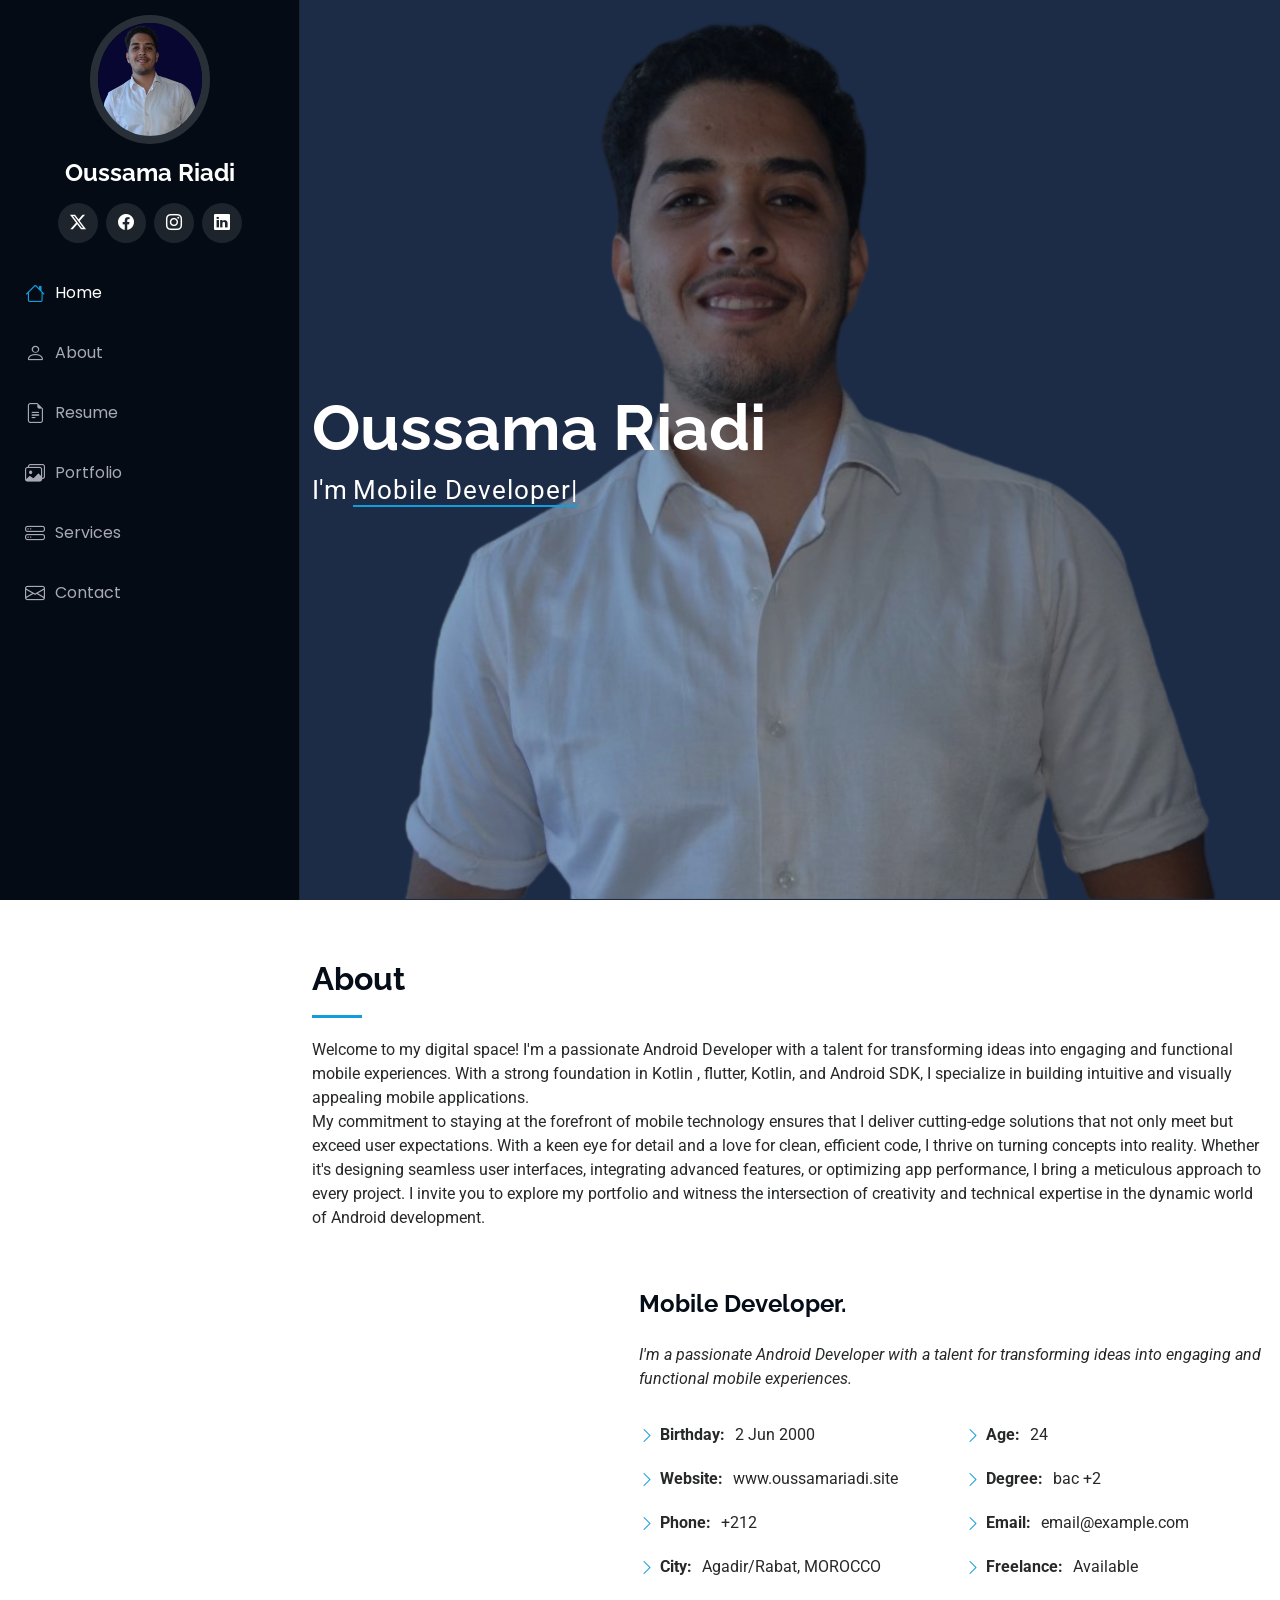
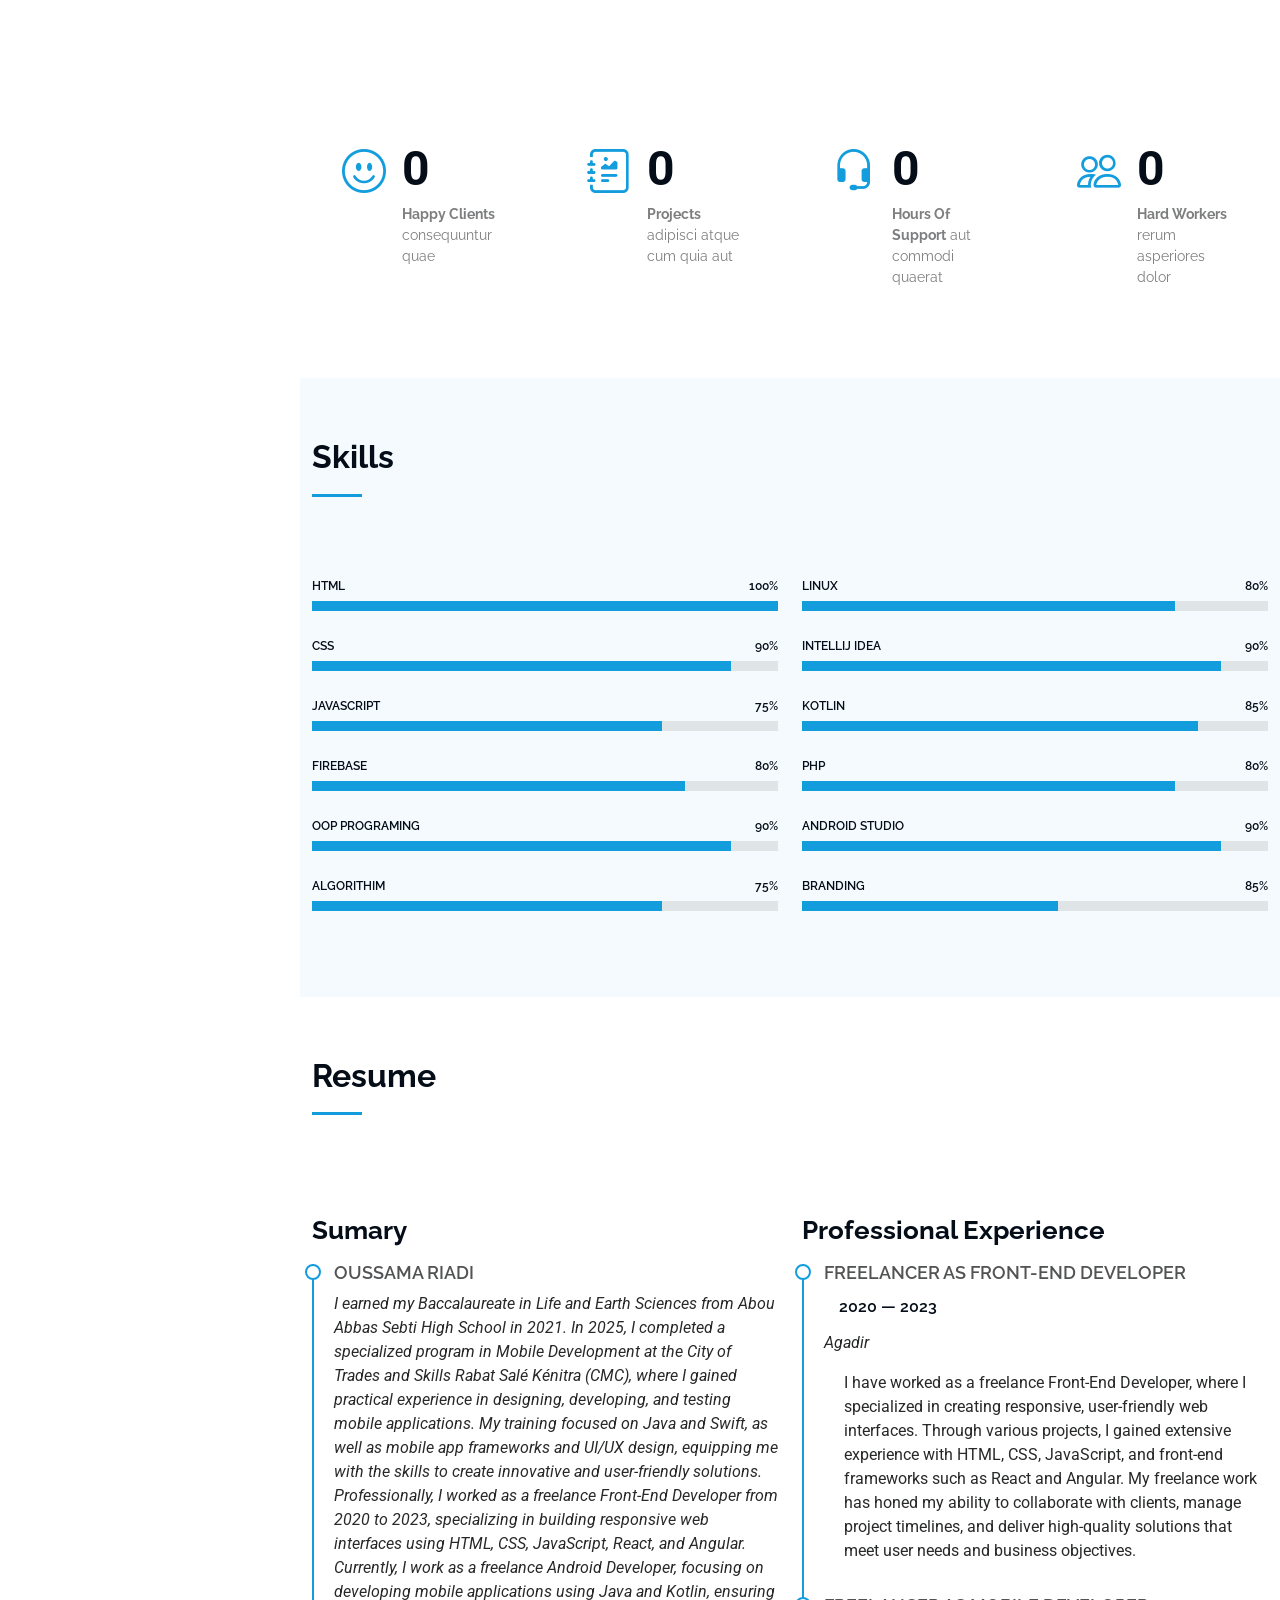
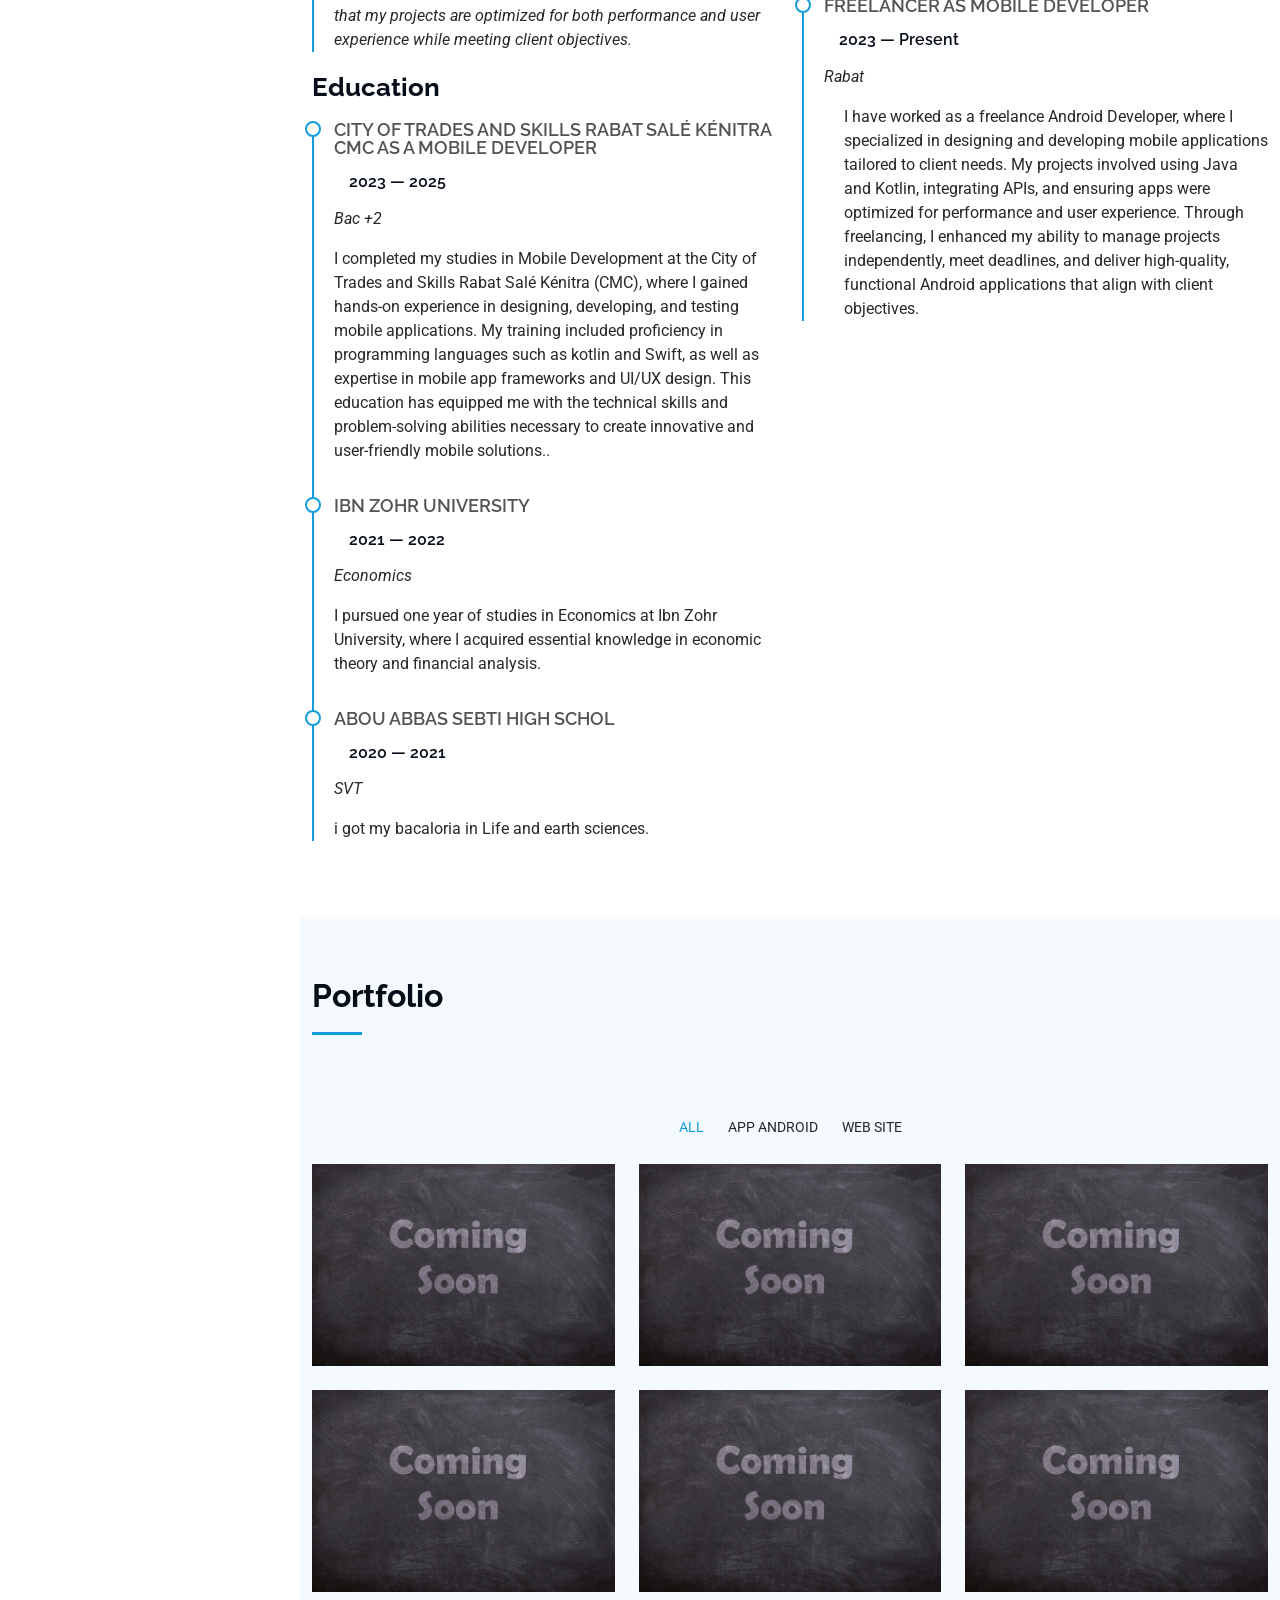
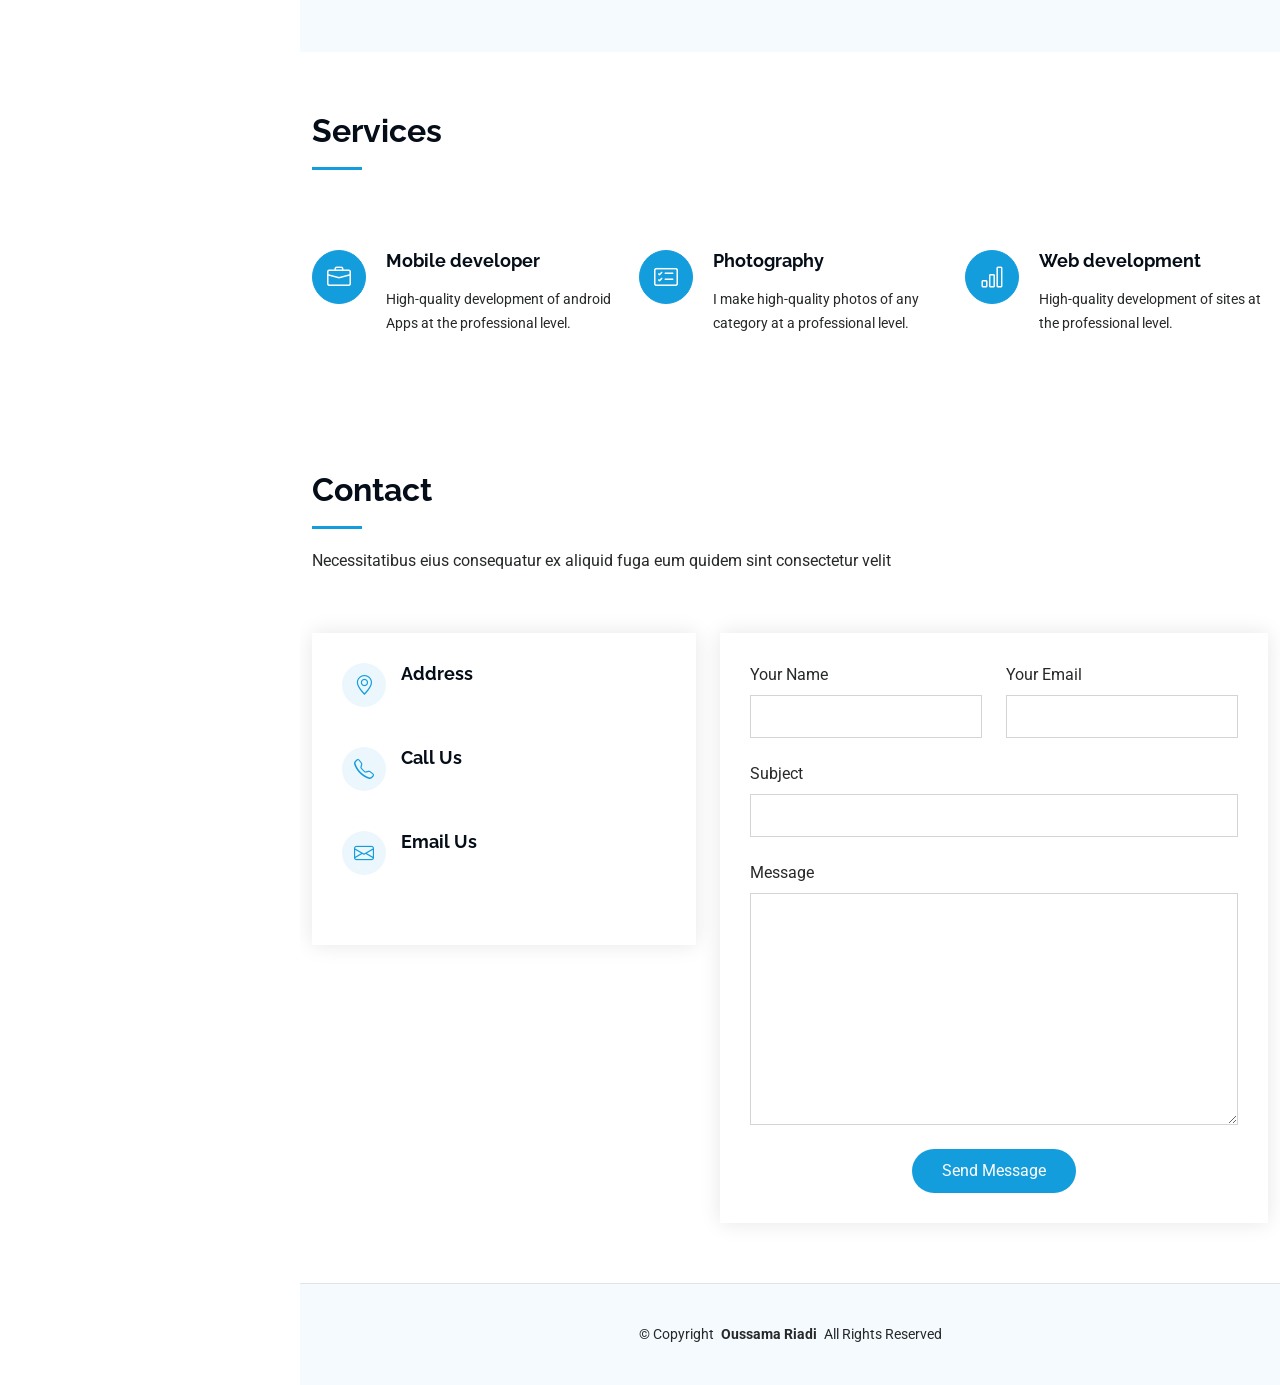
==== commit e4f3e056: "Update index.html" ====
--- a/index.html
+++ b/index.html
@@ -116,7 +116,7 @@
                 <ul>
                   <li><i class="bi bi-chevron-right"></i> <strong>Birthday:</strong> <span>2 Jun 2000</span></li>
                   <li><i class="bi bi-chevron-right"></i> <strong>Website:</strong> <span>www.oussamariadi.site</span></li>
-                  <li><i class="bi bi-chevron-right"></i> <strong>Phone:</strong> <span>+212 682325711</span></li>
+                  <li><i class="bi bi-chevron-right"></i> <strong>Phone:</strong> <span>+212 </span></li>
                   <li><i class="bi bi-chevron-right"></i> <strong>City:</strong> <span>Agadir/Rabat, MOROCCO</span></li>
                 </ul>
               </div>
@@ -677,4 +677,4 @@
 
 </body>
 
-</html>+</html>
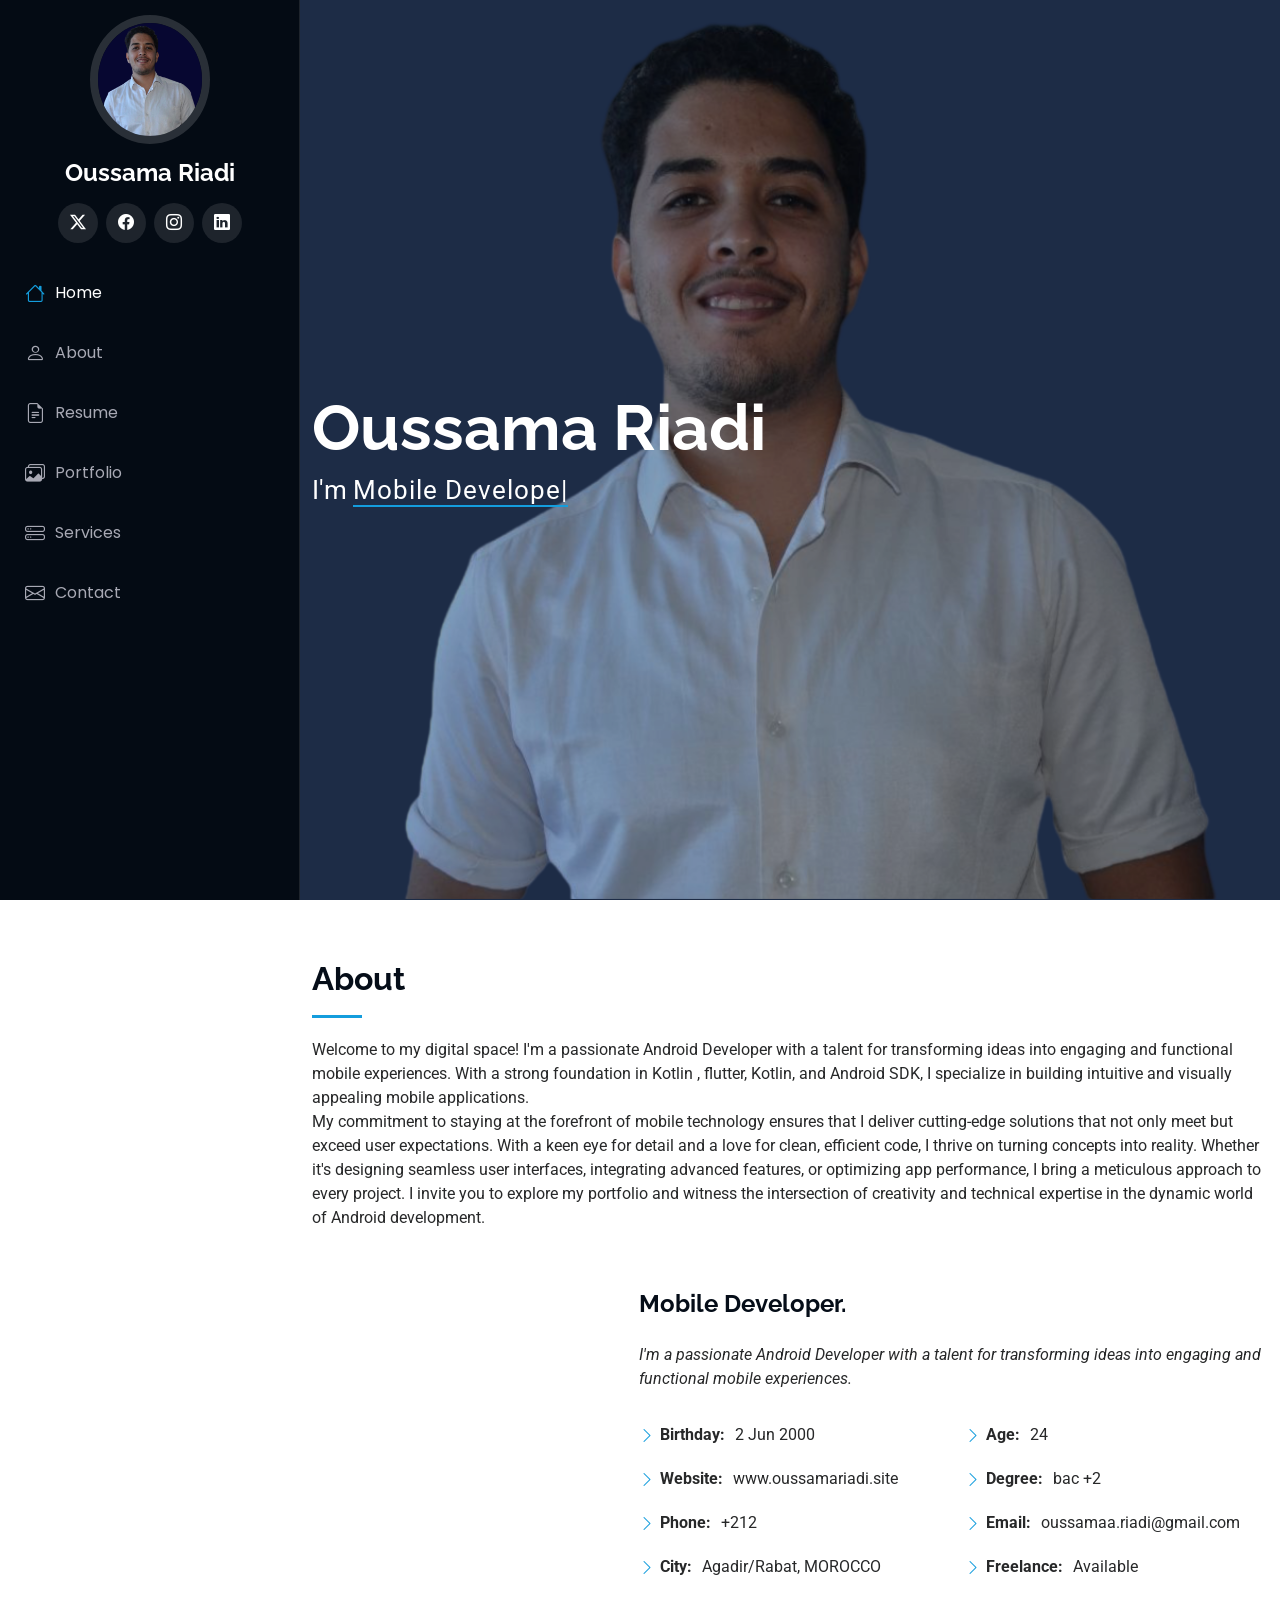
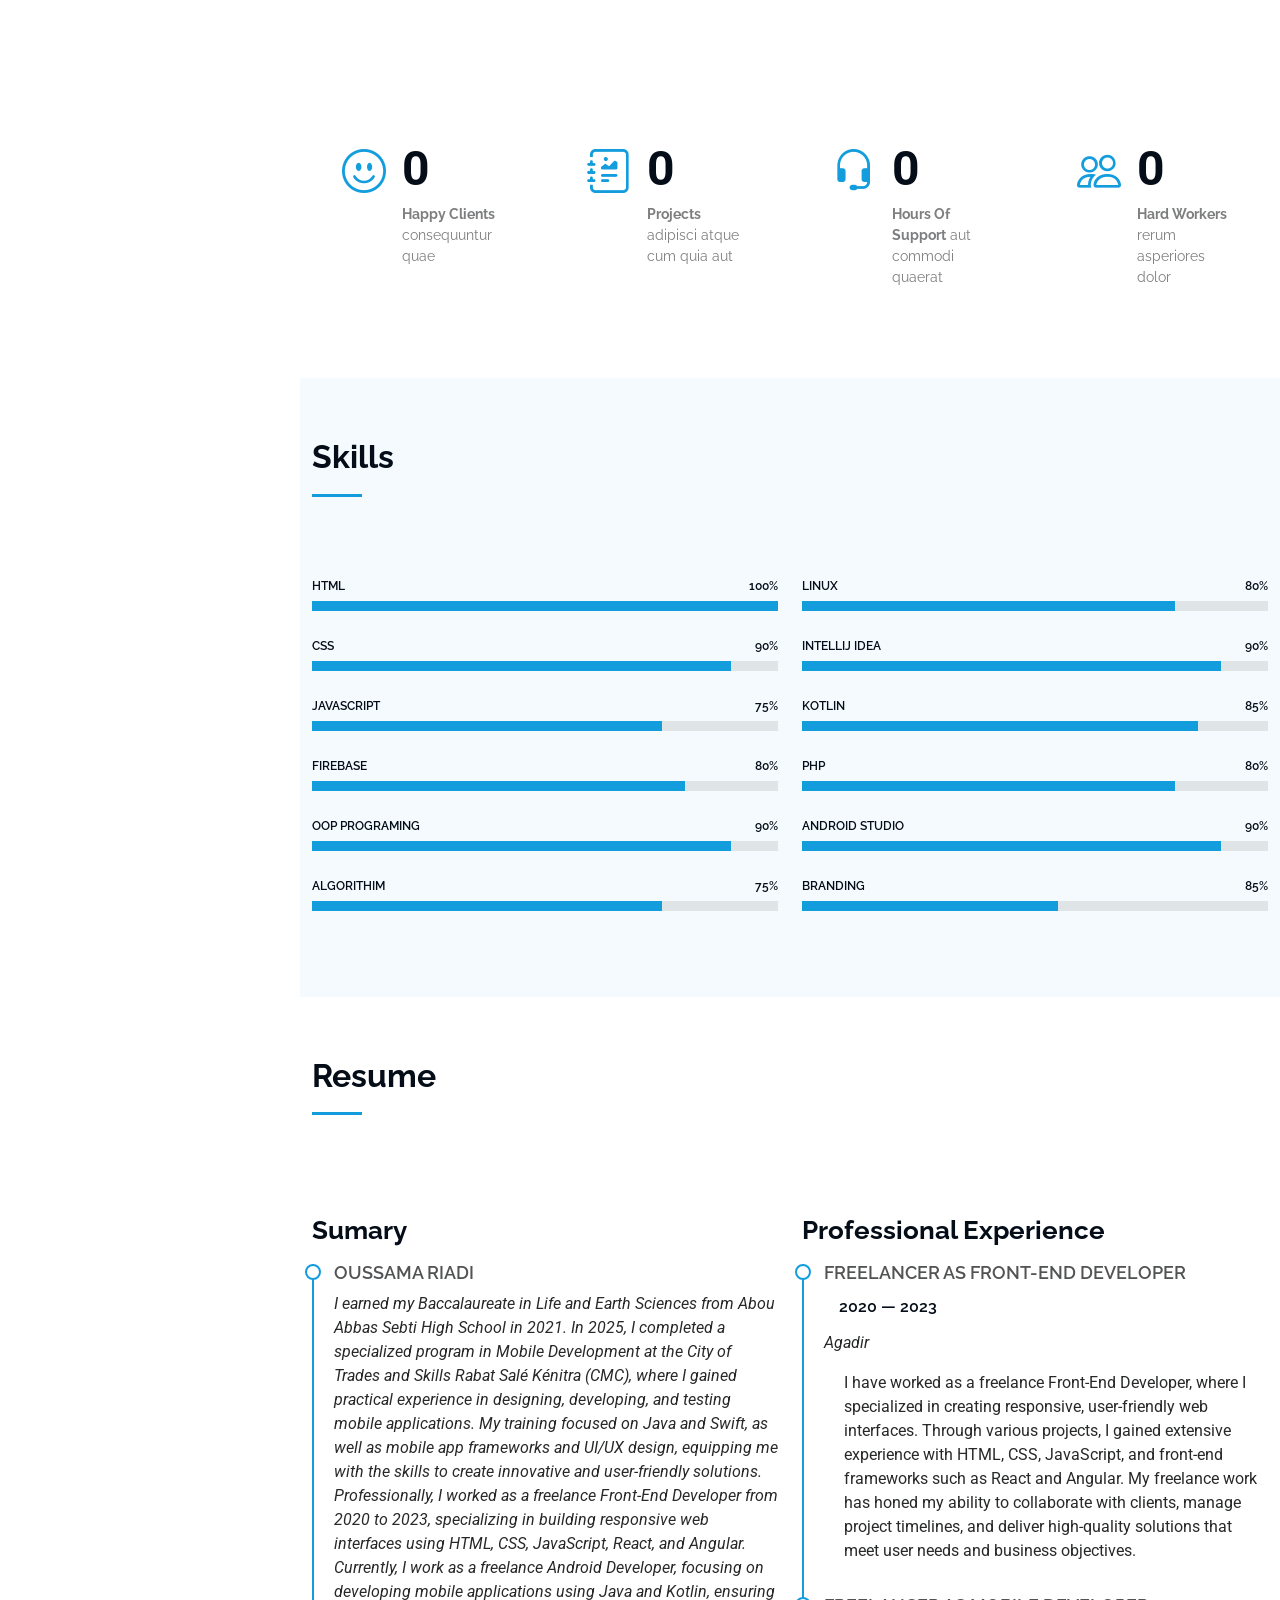
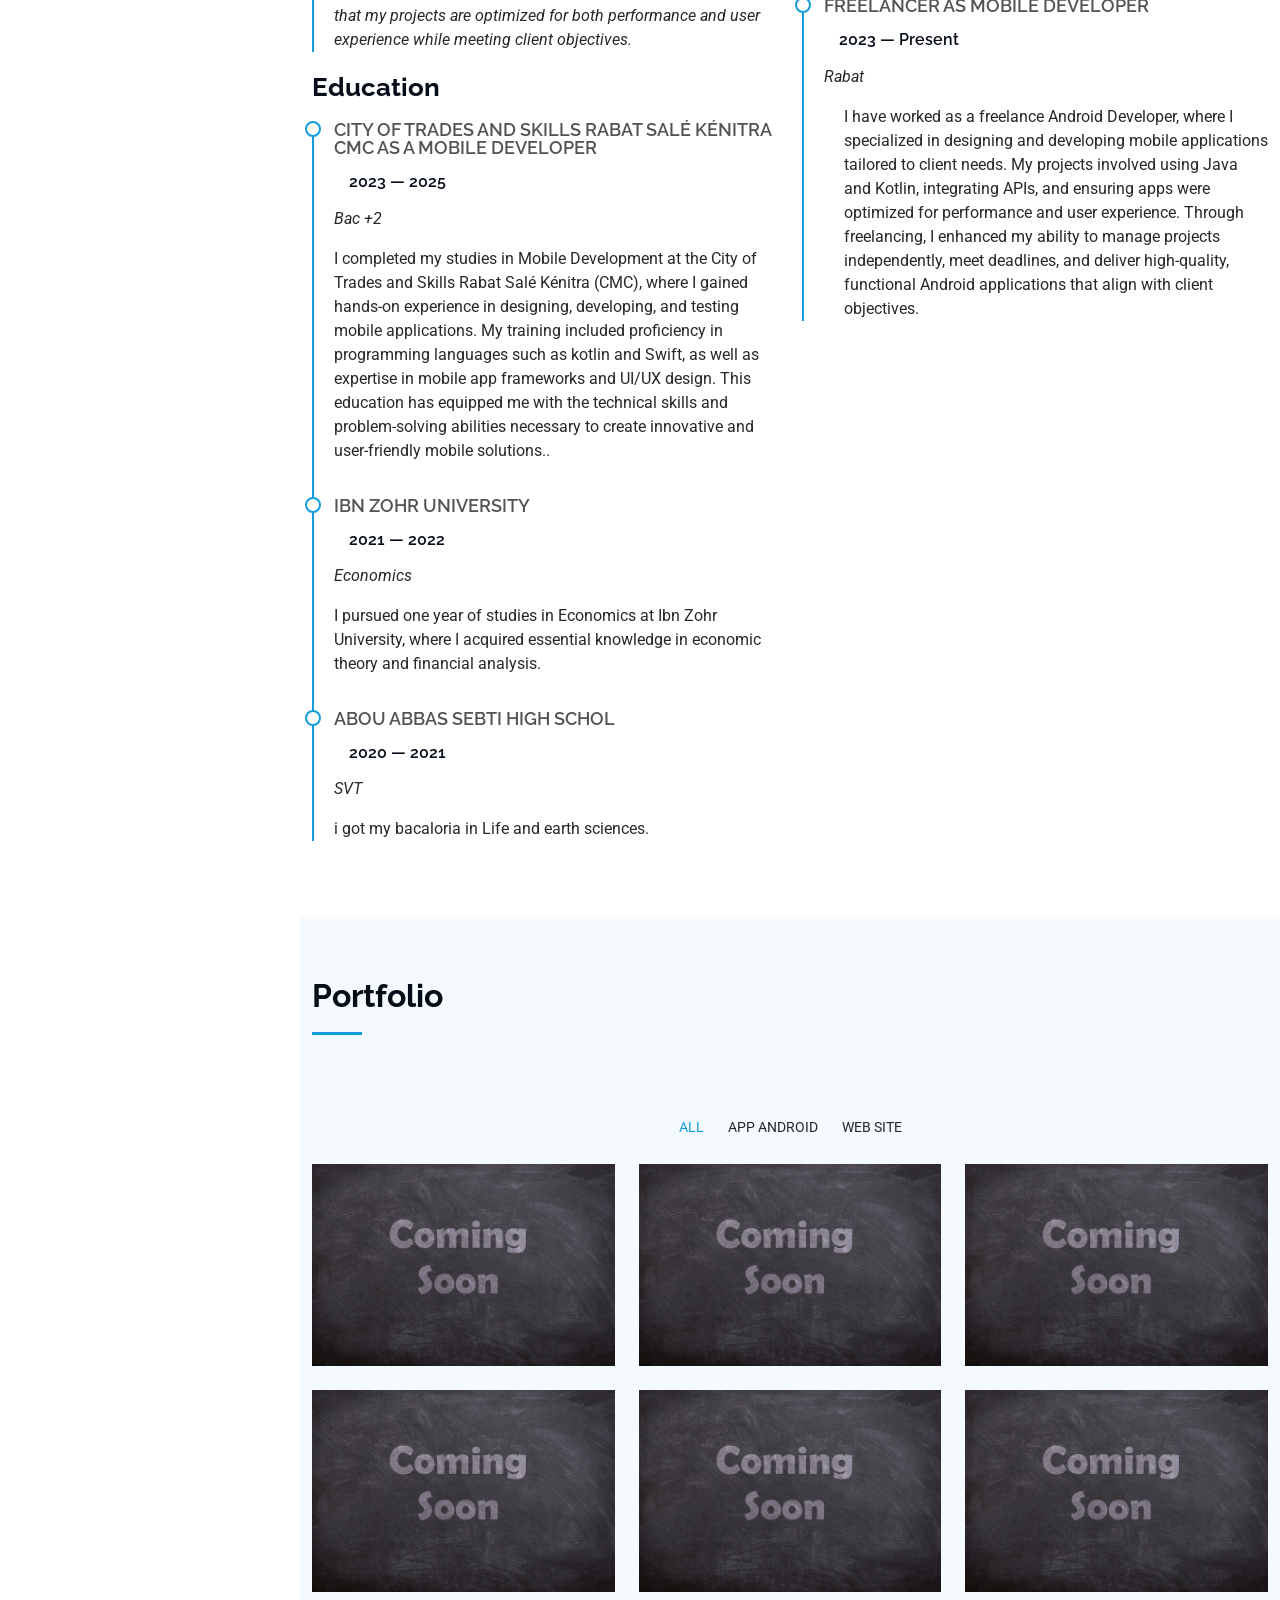
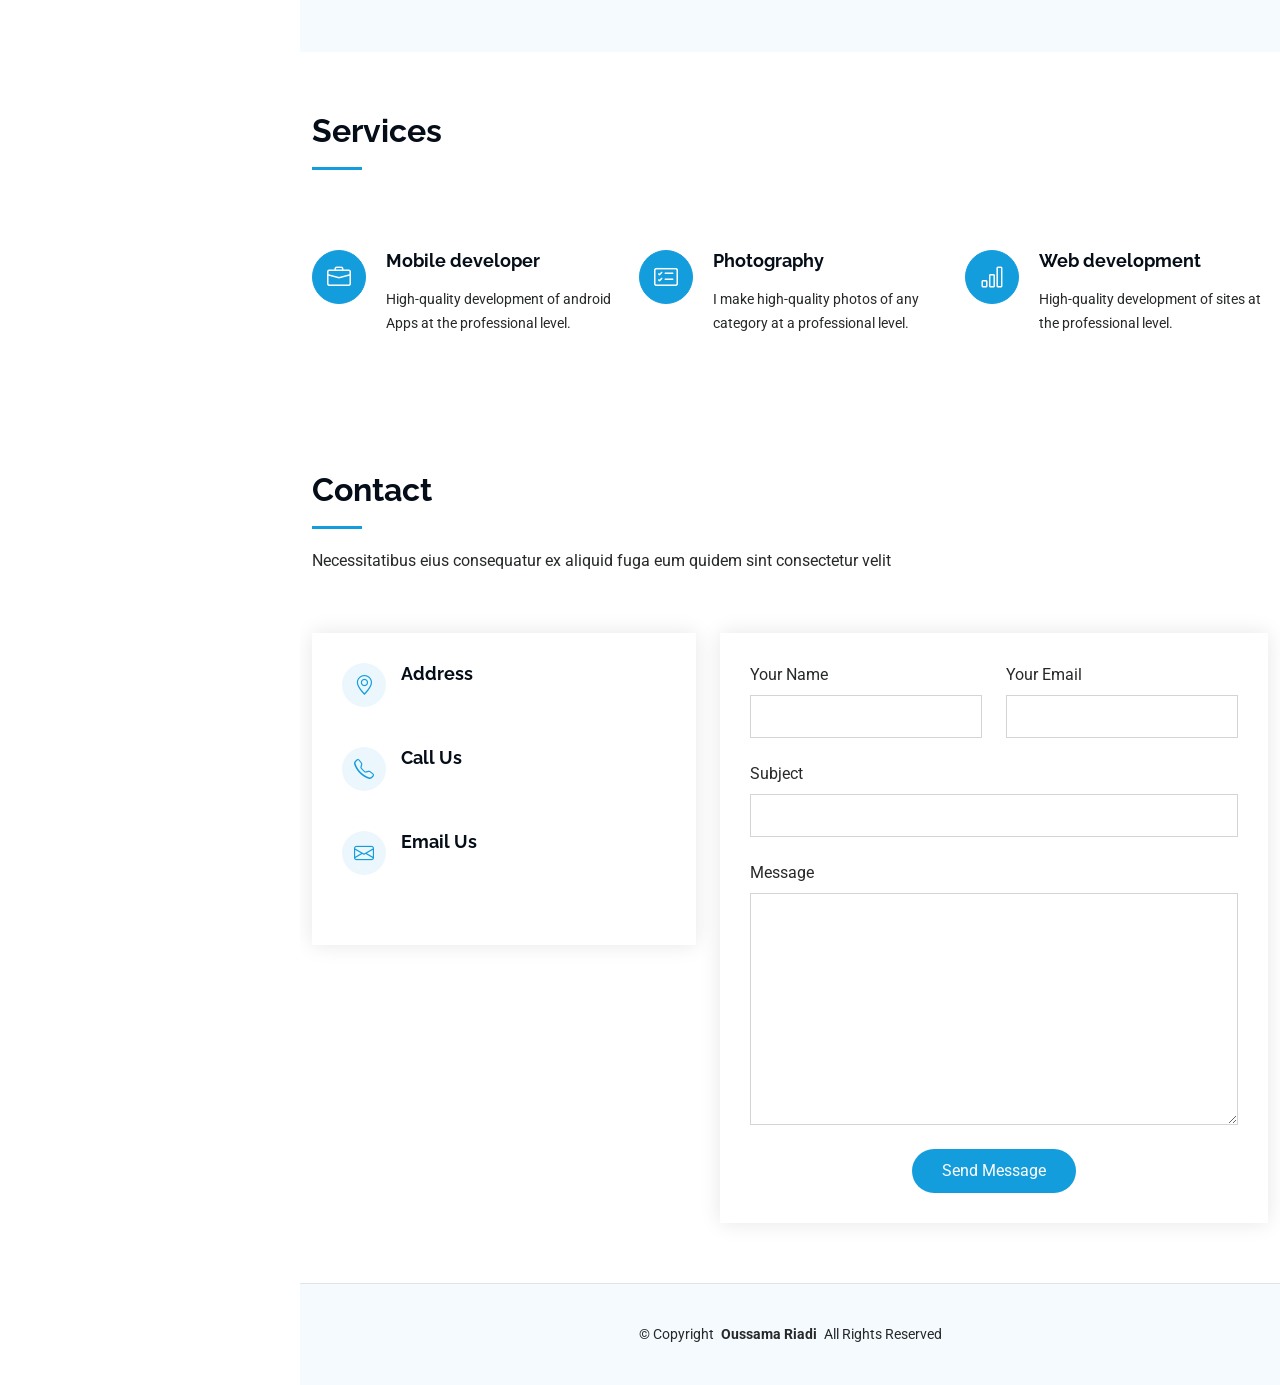
==== commit 4f1189ca: "Update index.html" ====
--- a/index.html
+++ b/index.html
@@ -124,7 +124,7 @@
                 <ul>
                   <li><i class="bi bi-chevron-right"></i> <strong>Age:</strong> <span>24</span></li>
                   <li><i class="bi bi-chevron-right"></i> <strong>Degree:</strong> <span>bac +2</span></li>
-                  <li><i class="bi bi-chevron-right"></i> <strong>Email:</strong> <span>email@example.com</span></li>
+                  <li><i class="bi bi-chevron-right"></i> <strong>Email:</strong> <span>oussamaa.riadi@gmail.com</span></li>
                   <li><i class="bi bi-chevron-right"></i> <strong>Freelance:</strong> <span>Available</span></li>
                 </ul>
               </div>
@@ -671,6 +671,10 @@
   <script src="assets/vendor/imagesloaded/imagesloaded.pkgd.min.js"></script>
   <script src="assets/vendor/isotope-layout/isotope.pkgd.min.js"></script>
   <script src="assets/vendor/swiper/swiper-bundle.min.js"></script>
+  <script>
+  window.va = window.va || function () { (window.vaq = window.vaq || []).push(arguments); };
+</script>
+<script defer src="/_vercel/insights/script.js"></script>
 
   <!-- Main JS File -->
   <script src="assets/js/main.js"></script>
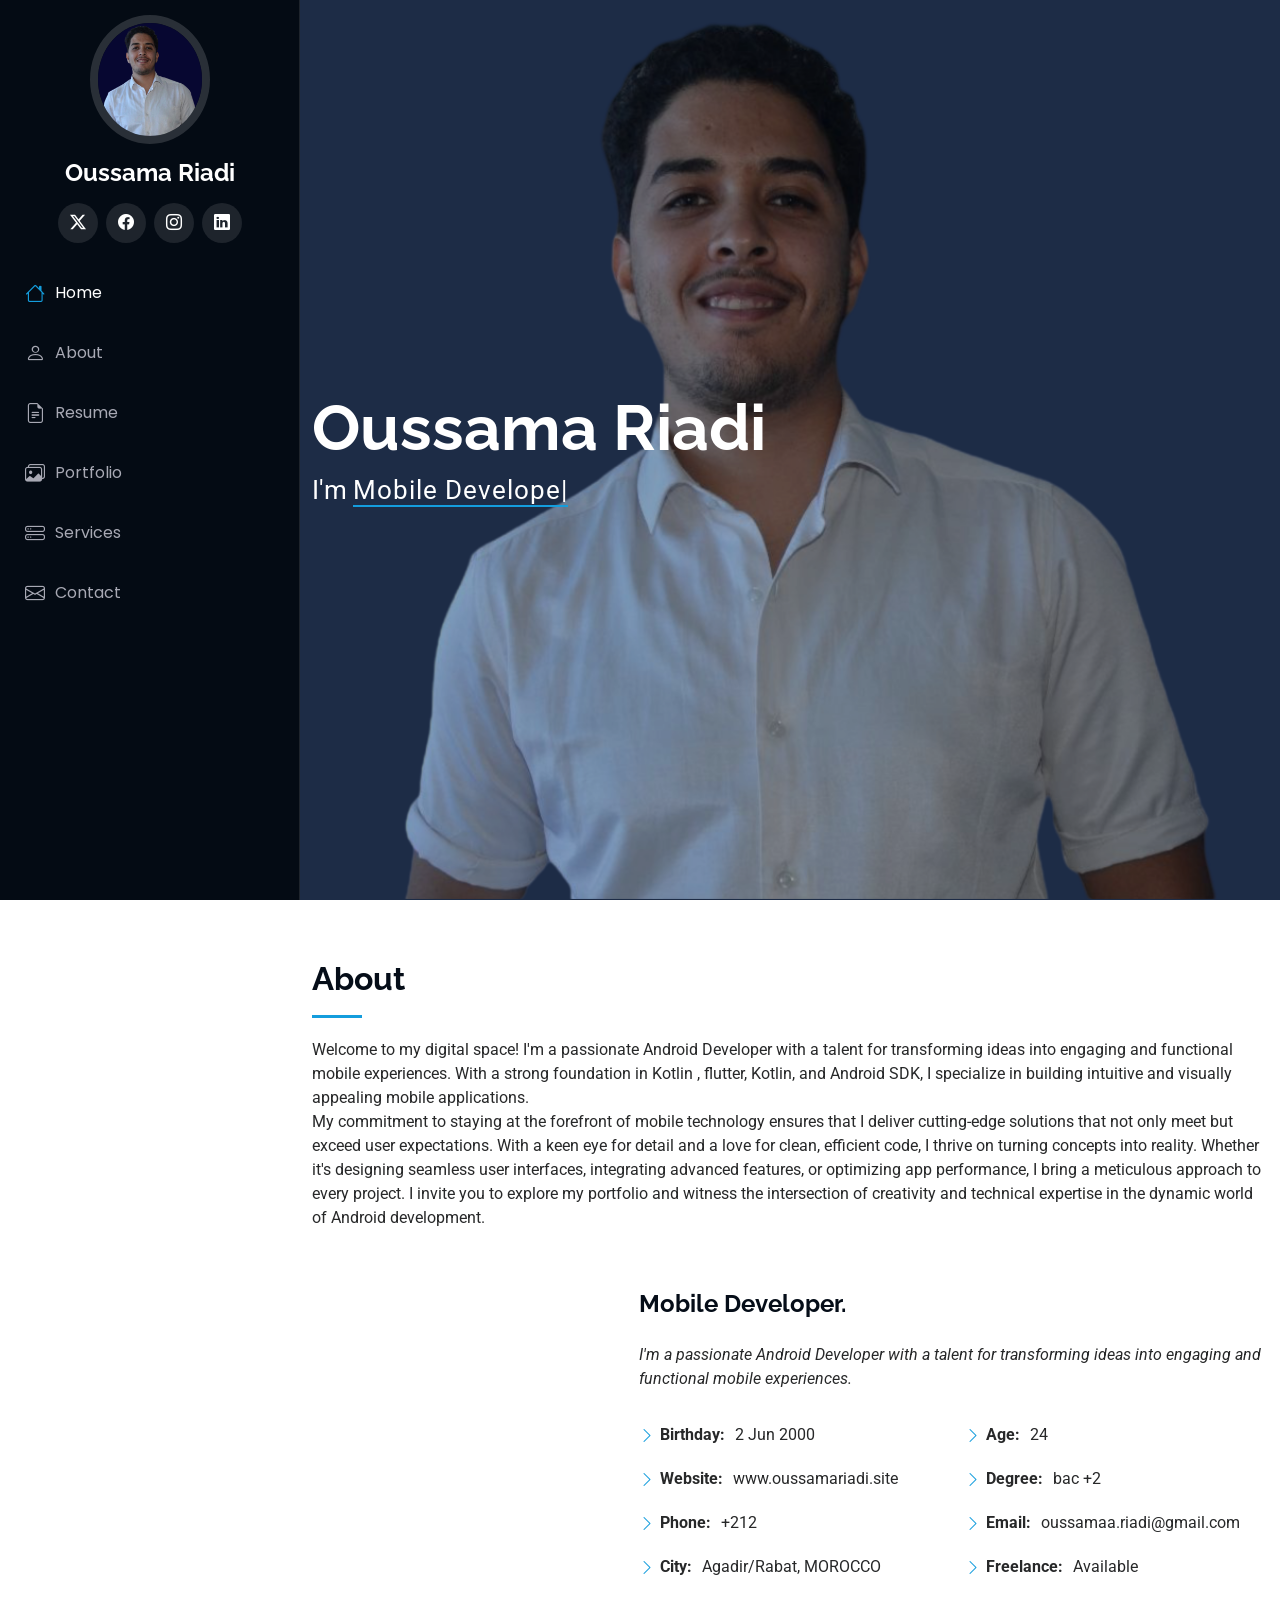
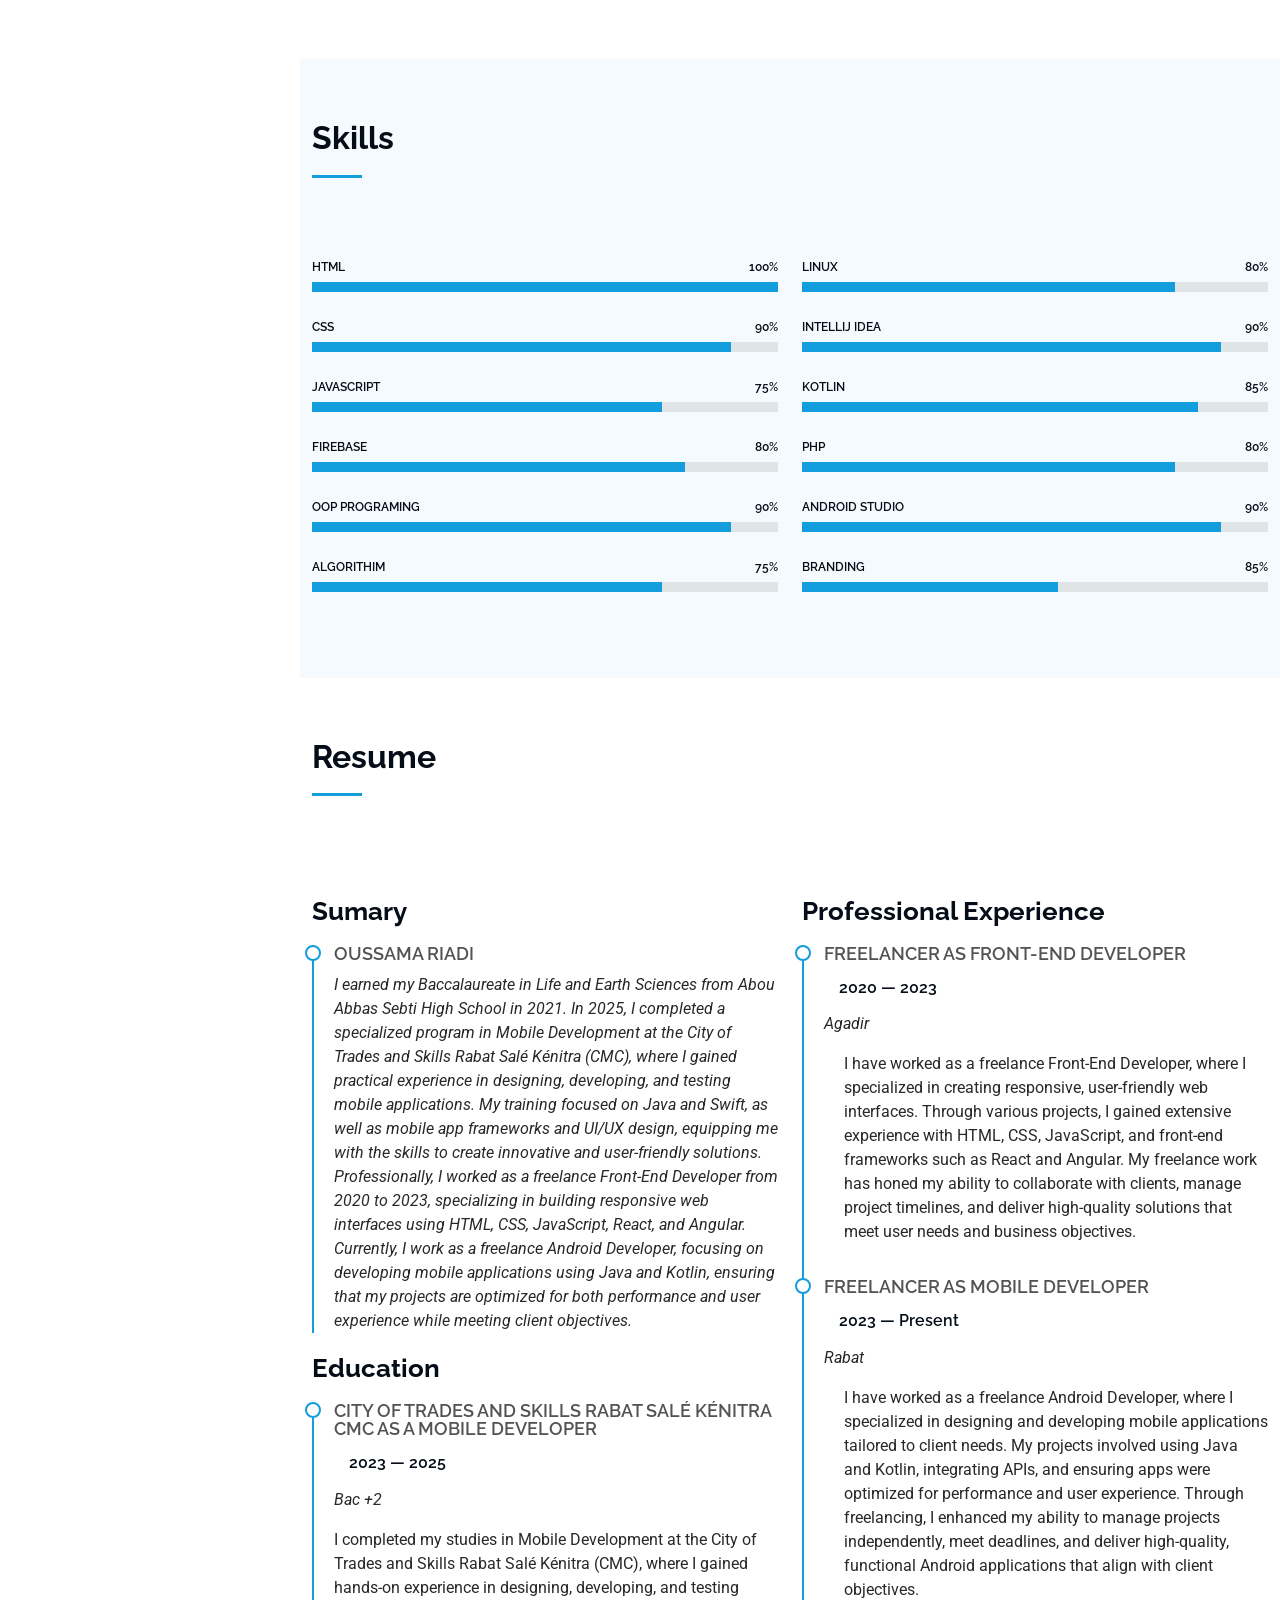
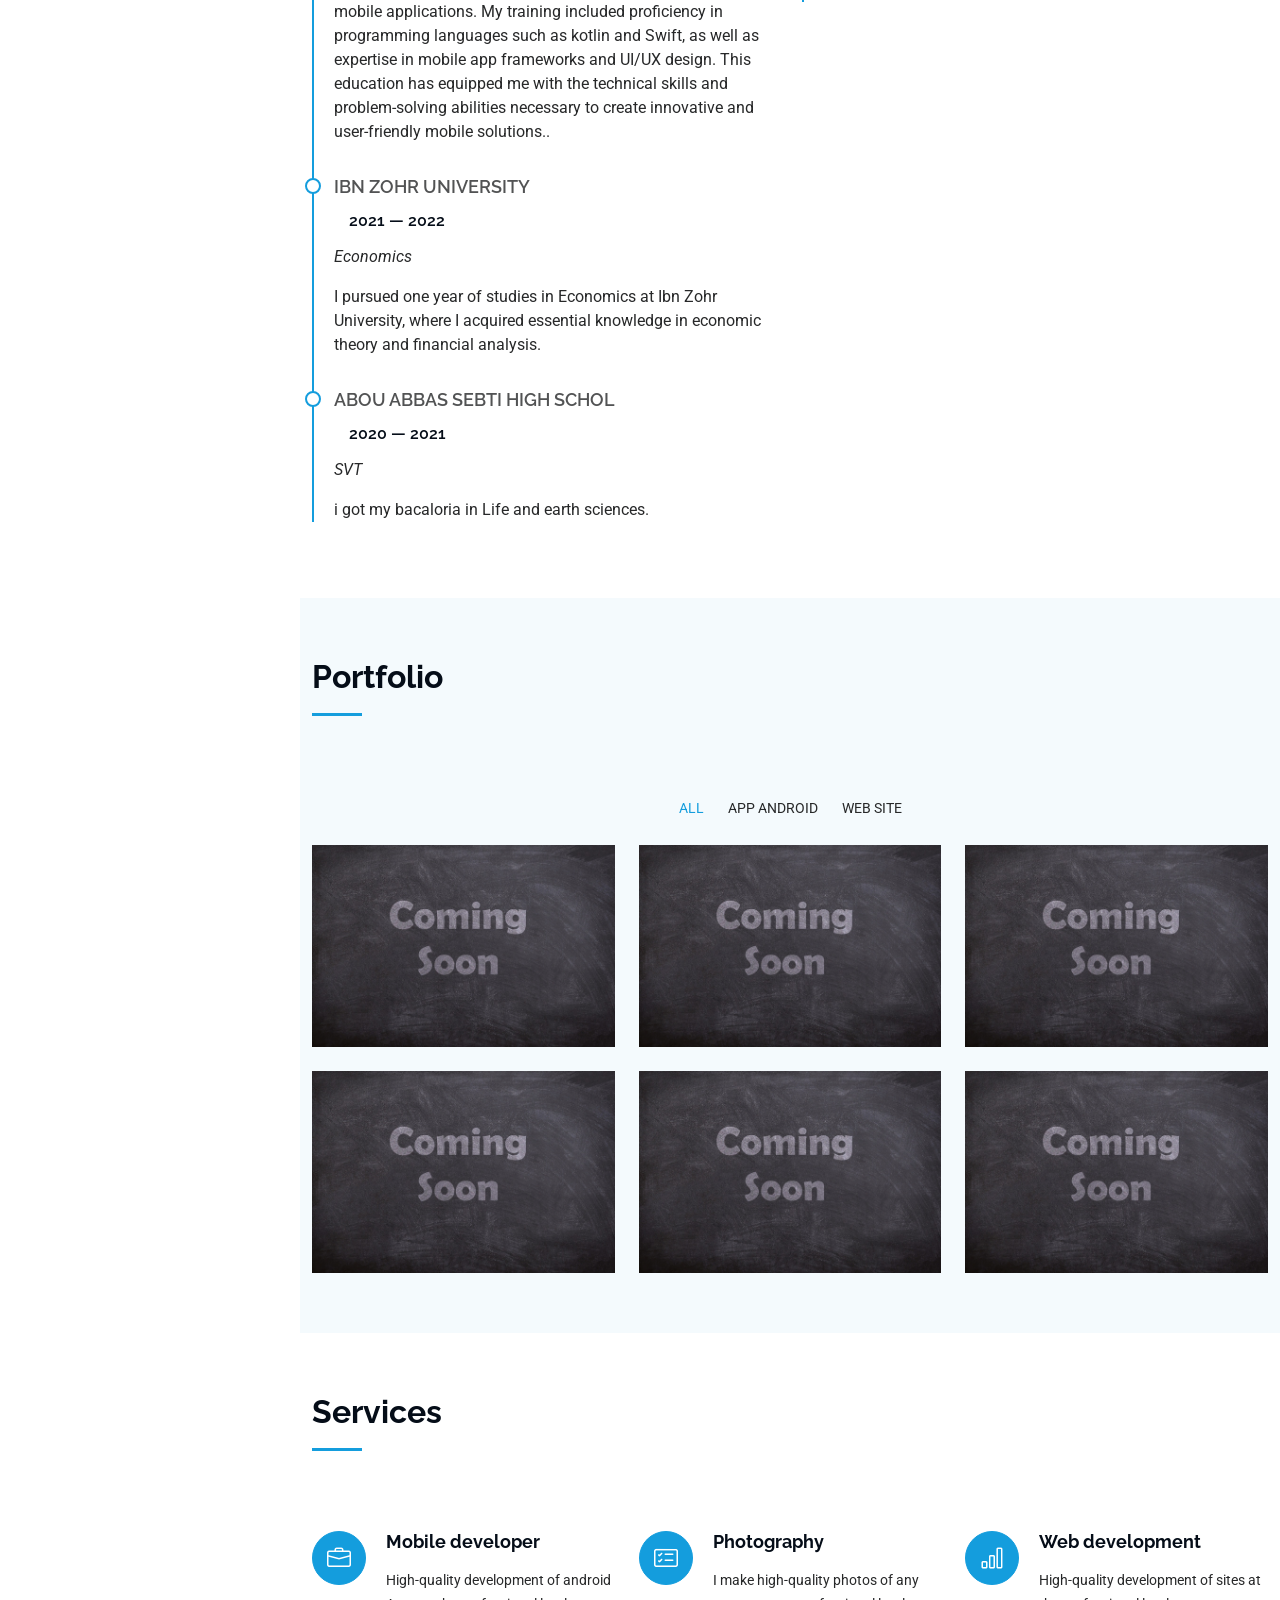
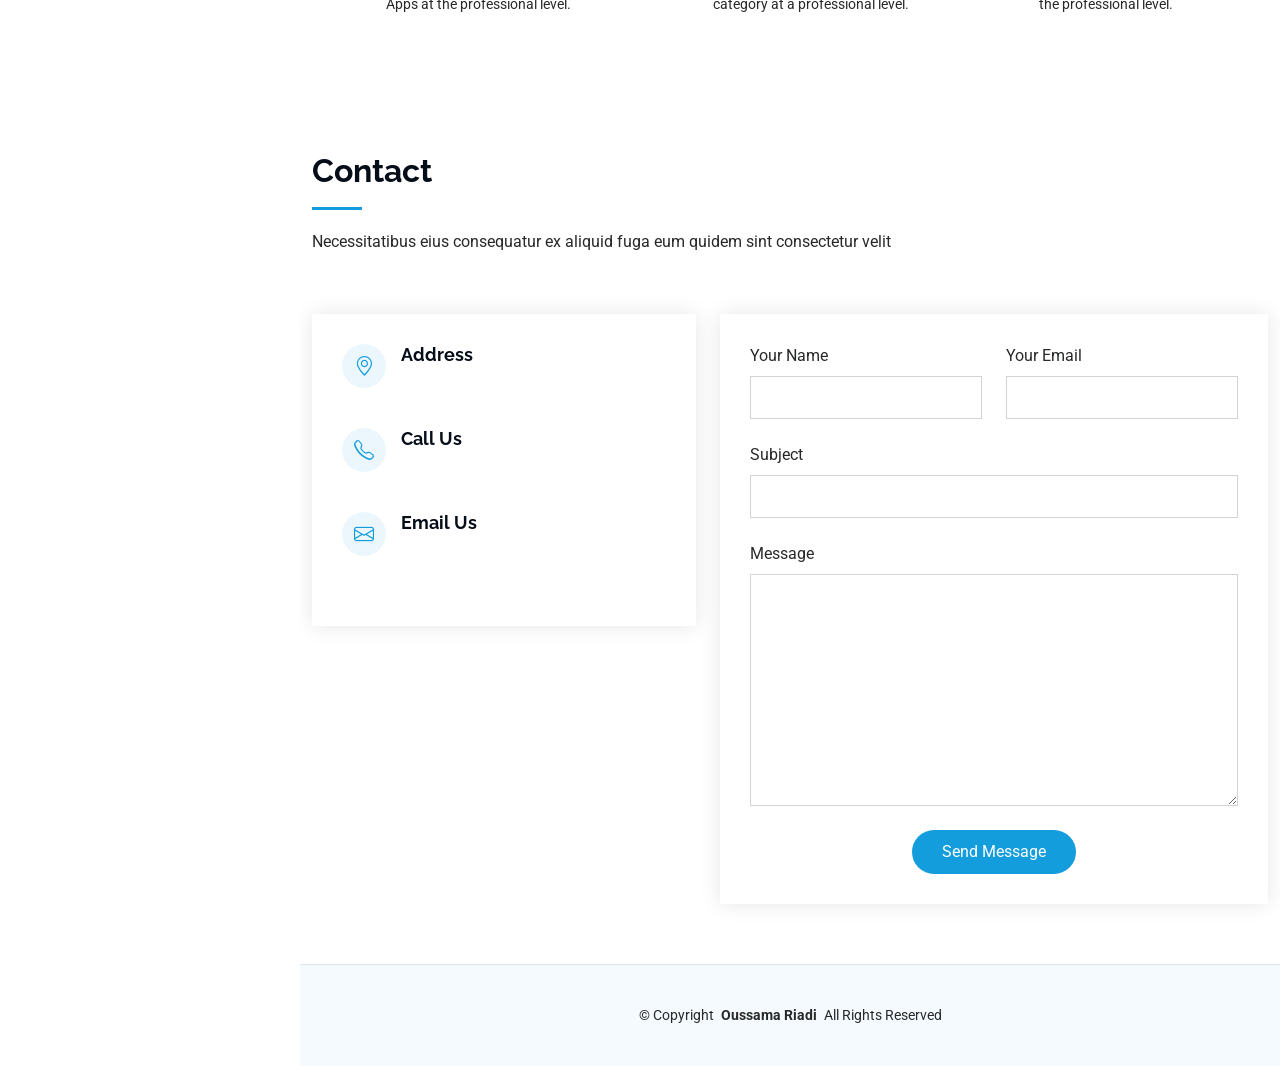
==== commit 9d892acf: "Update index.html" ====
--- a/index.html
+++ b/index.html
@@ -135,52 +135,7 @@
 
       </div>
 
-    </section><!-- /About Section -->
-
-    <!-- Stats Section -->
-    <section id="stats" class="stats section">
-
-      <div class="container" data-aos="fade-up" data-aos-delay="100">
-
-        <div class="row gy-4">
-
-          <div class="col-lg-3 col-md-6">
-            <div class="stats-item">
-              <i class="bi bi-emoji-smile"></i>
-              <span data-purecounter-start="0" data-purecounter-end="232" data-purecounter-duration="1" class="purecounter"></span>
-              <p><strong>Happy Clients</strong> <span>consequuntur quae</span></p>
-            </div>
-          </div><!-- End Stats Item -->
-
-          <div class="col-lg-3 col-md-6">
-            <div class="stats-item">
-              <i class="bi bi-journal-richtext"></i>
-              <span data-purecounter-start="0" data-purecounter-end="521" data-purecounter-duration="1" class="purecounter"></span>
-              <p><strong>Projects</strong> <span>adipisci atque cum quia aut</span></p>
-            </div>
-          </div><!-- End Stats Item -->
-
-          <div class="col-lg-3 col-md-6">
-            <div class="stats-item">
-              <i class="bi bi-headset"></i>
-              <span data-purecounter-start="0" data-purecounter-end="1453" data-purecounter-duration="1" class="purecounter"></span>
-              <p><strong>Hours Of Support</strong> <span>aut commodi quaerat</span></p>
-            </div>
-          </div><!-- End Stats Item -->
-
-          <div class="col-lg-3 col-md-6">
-            <div class="stats-item">
-              <i class="bi bi-people"></i>
-              <span data-purecounter-start="0" data-purecounter-end="32" data-purecounter-duration="1" class="purecounter"></span>
-              <p><strong>Hard Workers</strong> <span>rerum asperiores dolor</span></p>
-            </div>
-          </div><!-- End Stats Item -->
-
-        </div>
-
-      </div>
-
-    </section><!-- /Stats Section -->
+    </section>
 
     <!-- Skills Section -->
     <section id="skills" class="skills section light-background">
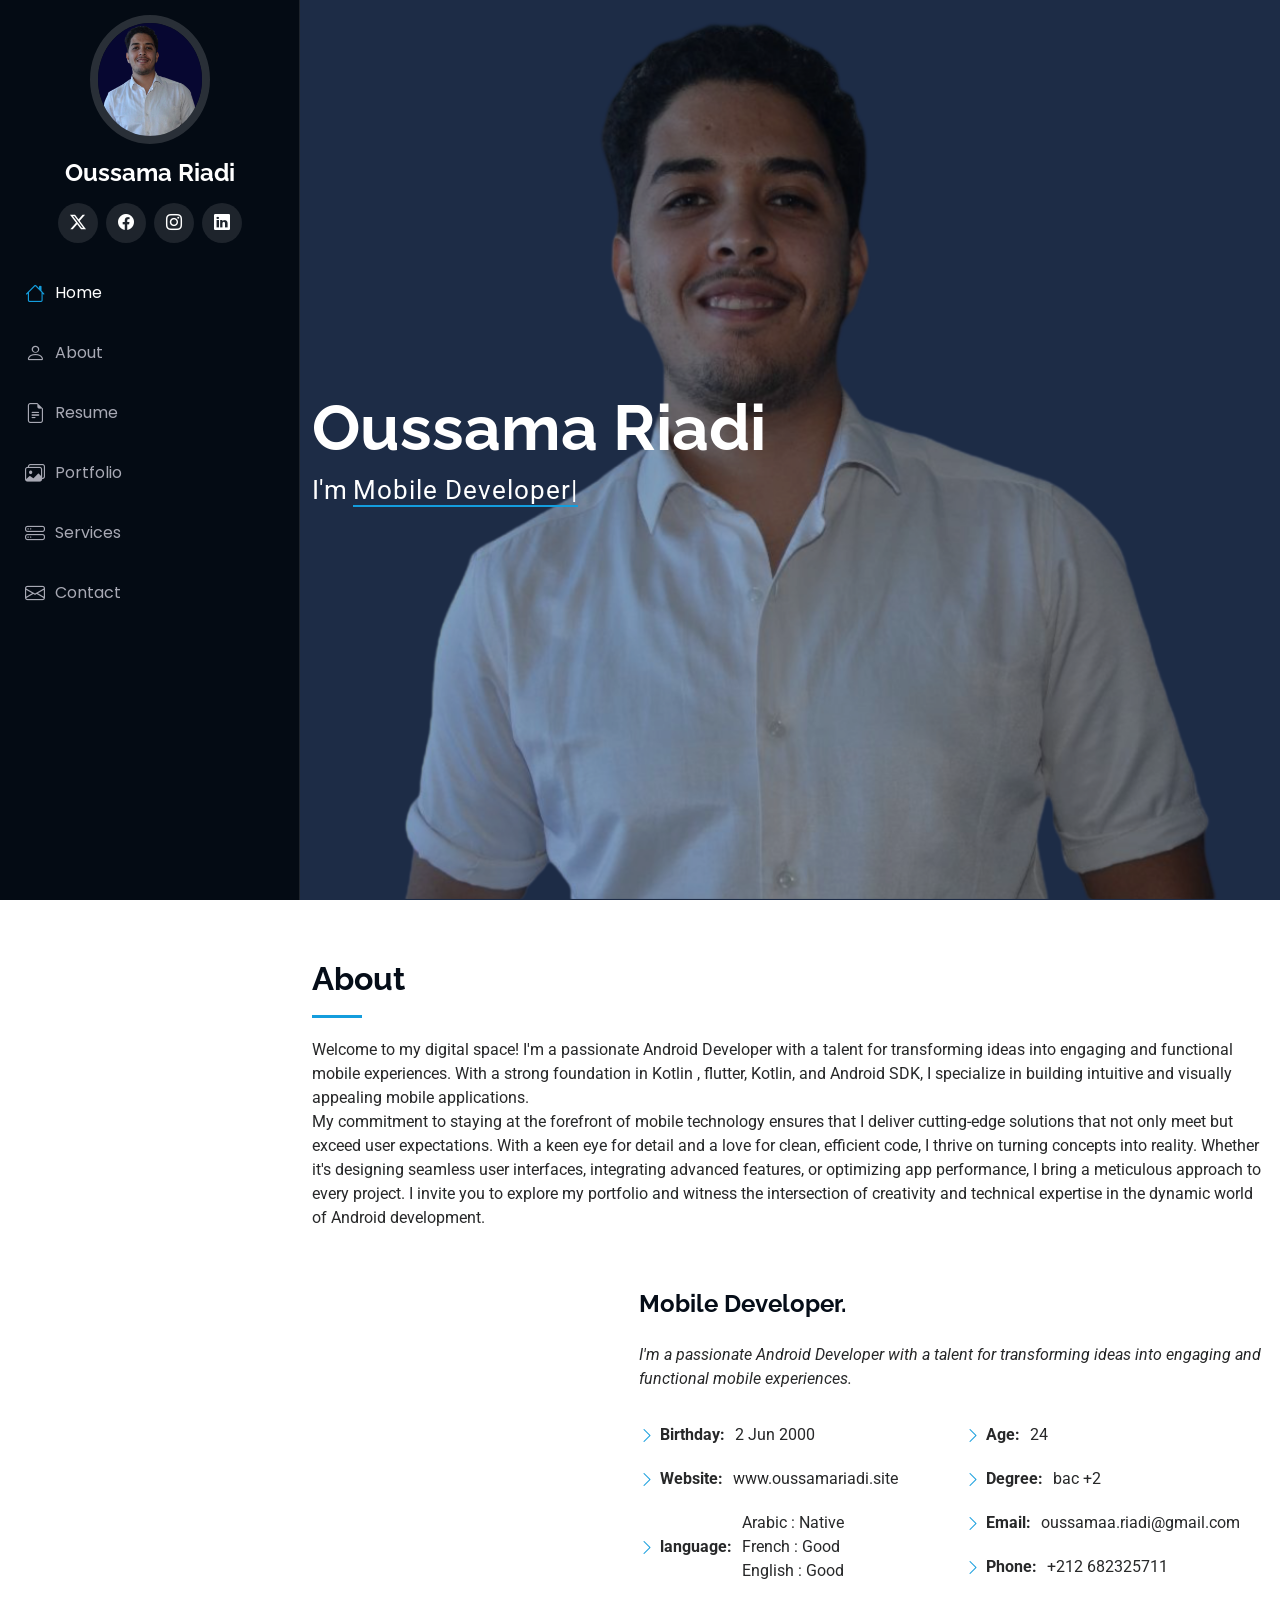
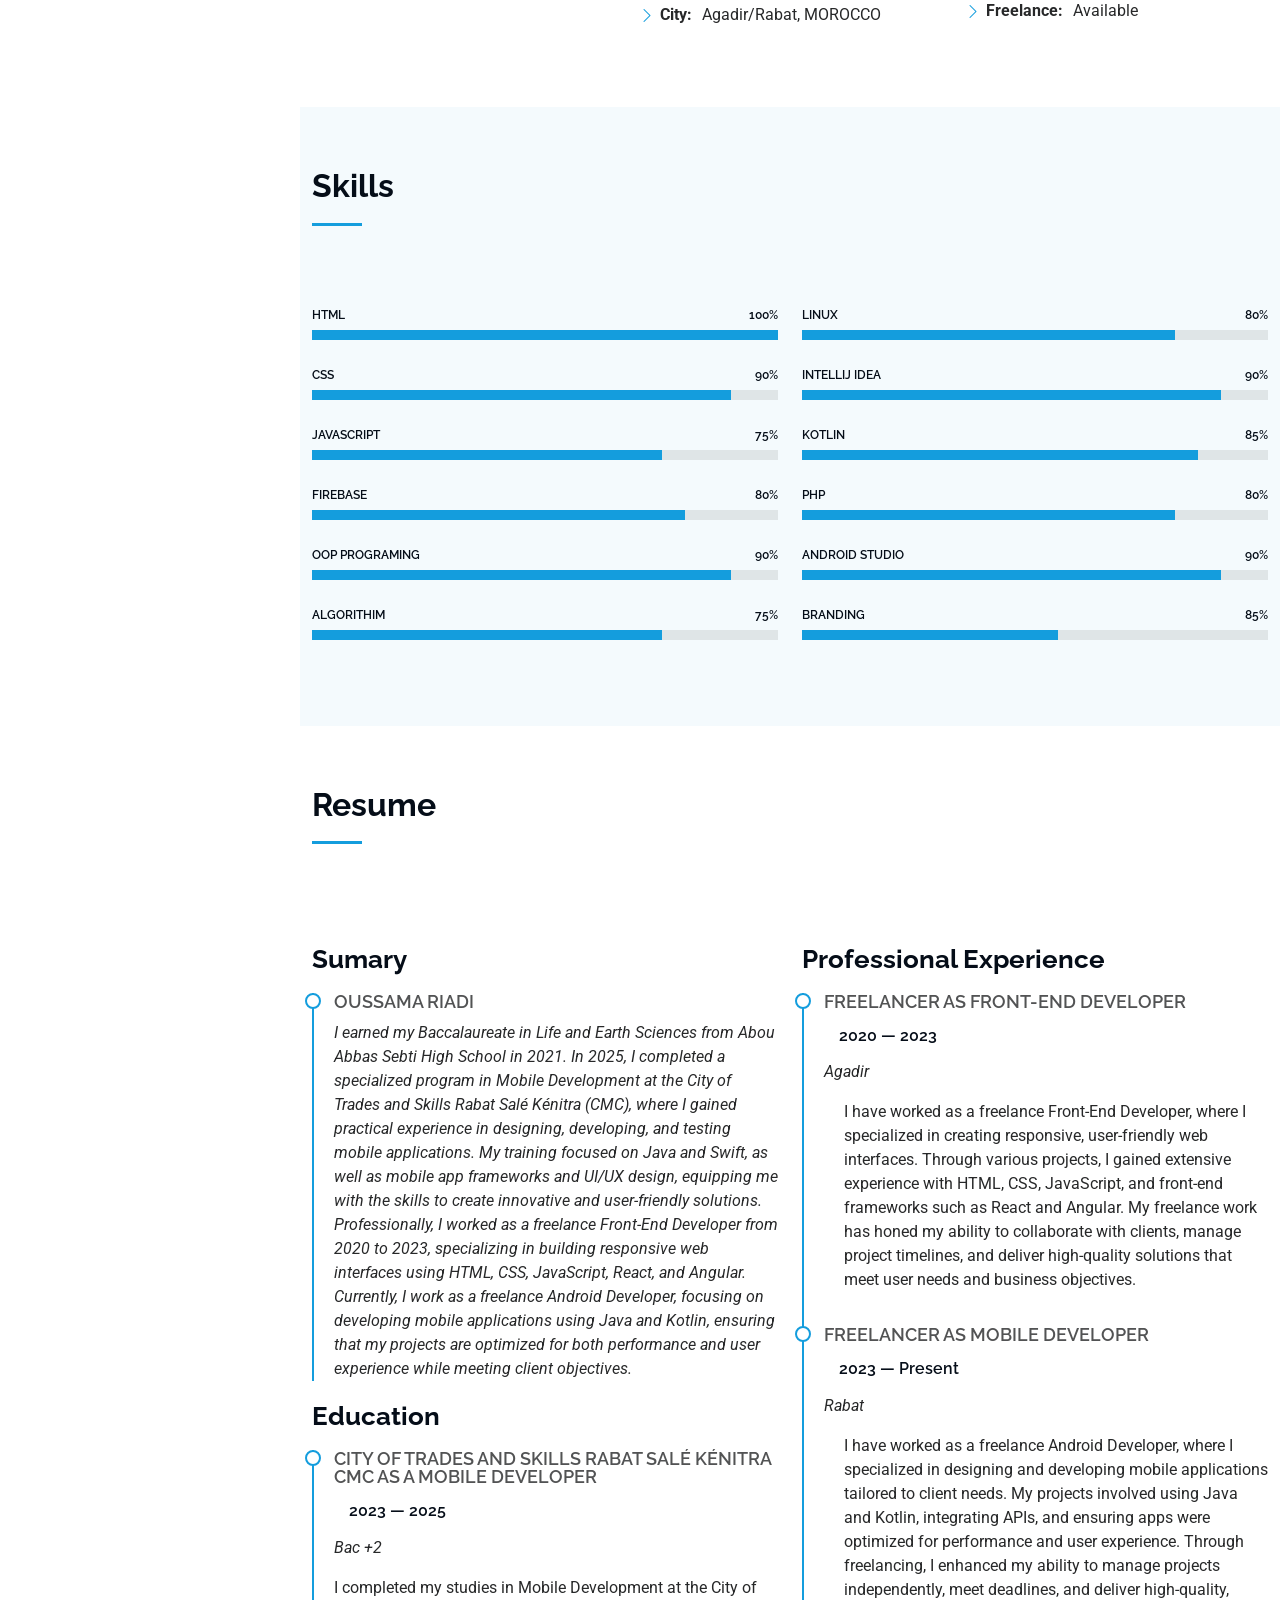
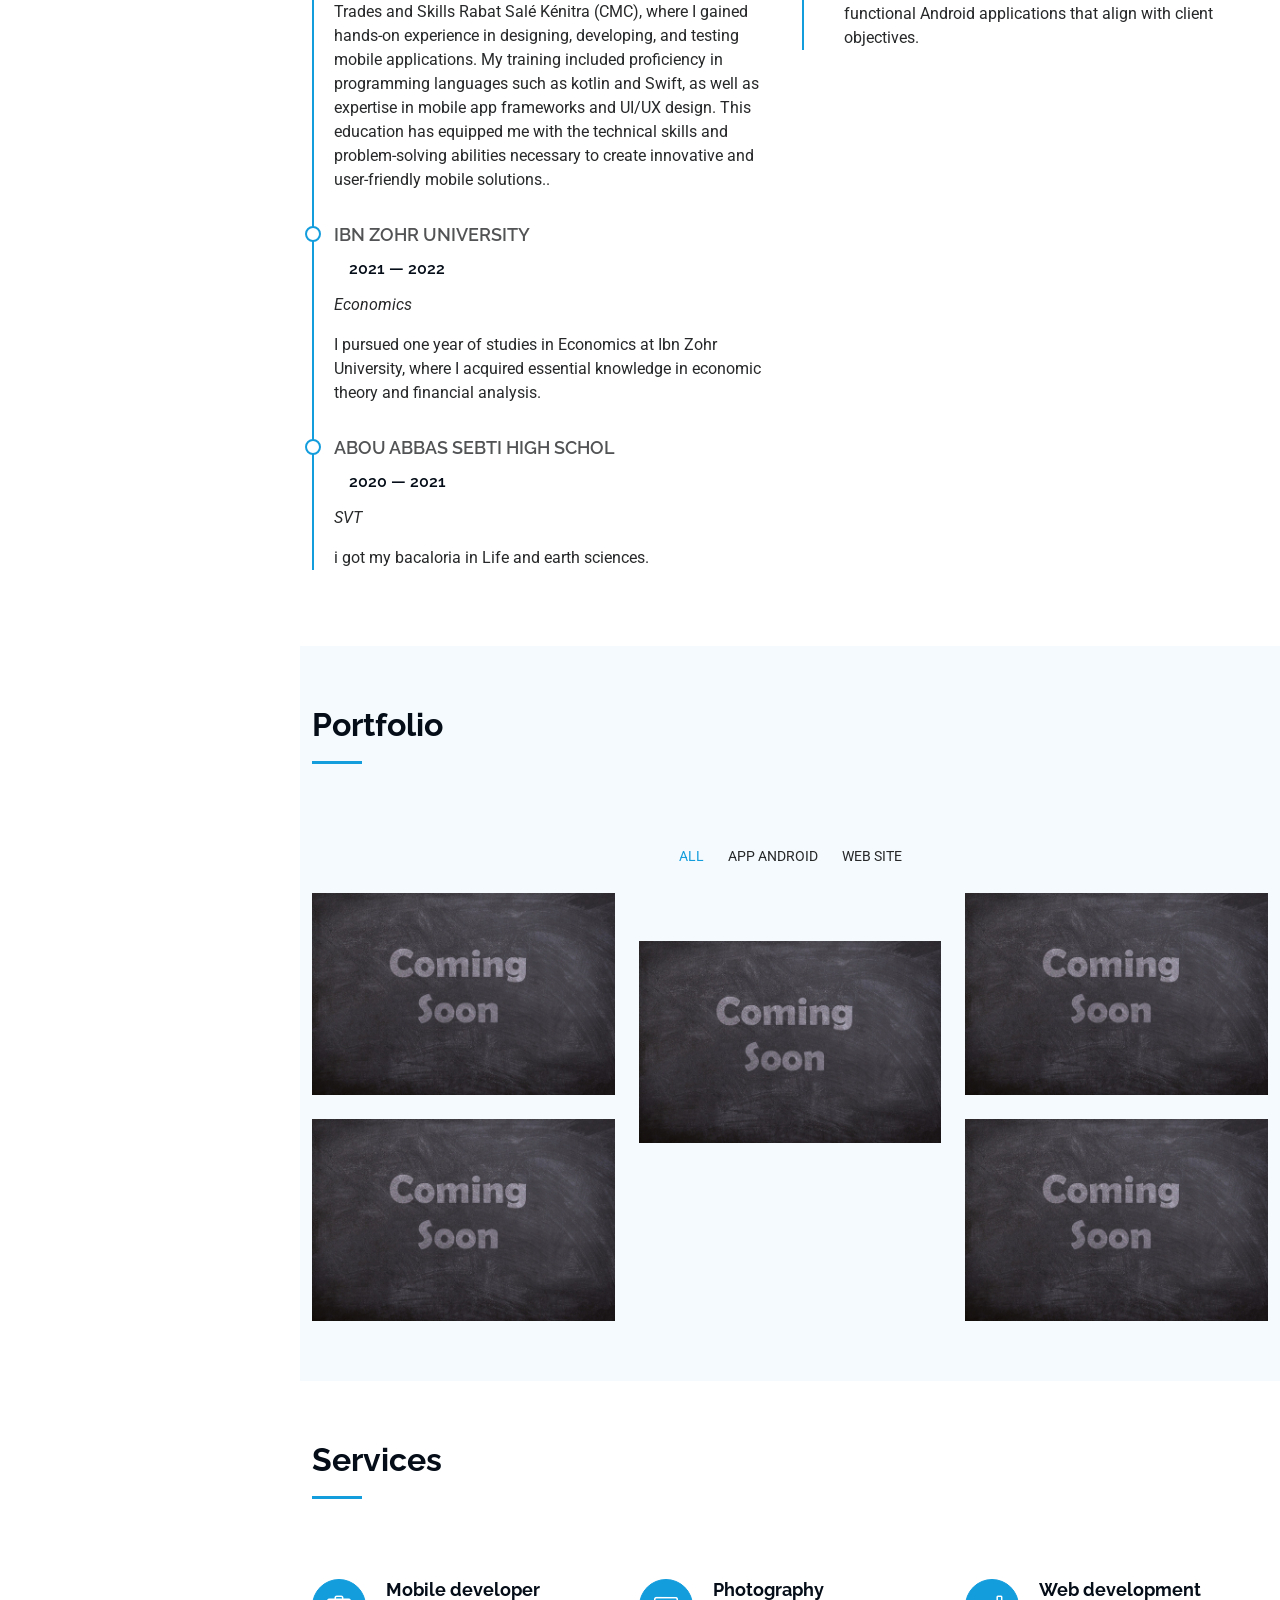
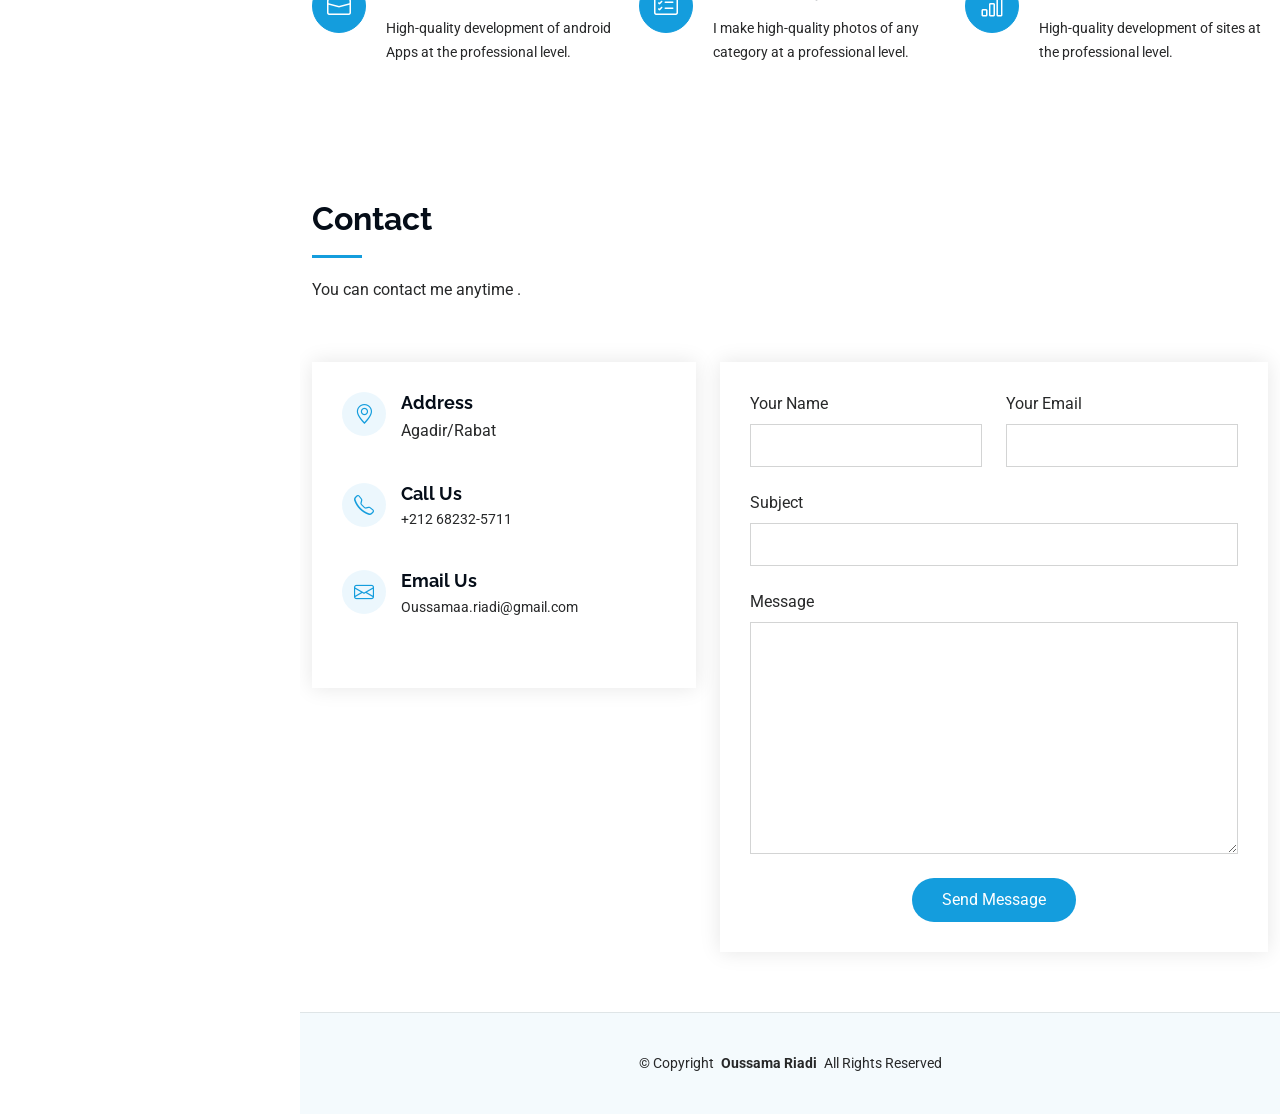
==== commit 9c4c1517: "Add files via upload" ====
--- a/index.html
+++ b/index.html
@@ -10,7 +10,7 @@
 
   <!-- Favicons -->
   <link href="" rel="icon">
-  <link href="assets/img/apple-touch-icon.png" rel="apple-touch-icon">
+  <link href="#" rel="apple-touch-icon">
 
   <!-- Fonts -->
   <link href="https://fonts.googleapis.com" rel="preconnect">
@@ -27,14 +27,6 @@
   <!-- Main CSS File -->
   <link href="assets/css/main.css" rel="stylesheet">
 
-  <!-- =======================================================
-  * Template Name: iPortfolio
-  * Template URL: https://bootstrapmade.com/iportfolio-bootstrap-portfolio-websites-template/
-  * Updated: Jun 29 2024 with Bootstrap v5.3.3
-  * Author: BootstrapMade.com
-  * License: https://bootstrapmade.com/license/
-  ======================================================== -->
-</head>
 
 <body class="index-page">
 
@@ -83,7 +75,7 @@
 
       <div class="container" data-aos="fade-up" data-aos-delay="100">
         <h2>Oussama Riadi</h2>
-        <p>I'm <span class="typed" data-typed-items="Mobile Developer, Freelancer,Web Developer , Photographer">Designer</span><span class="typed-cursor typed-cursor--blink" aria-hidden="true"></span><span class="typed-cursor typed-cursor--blink" aria-hidden="true"></span></p>
+        <p>I'm <span class="typed" data-typed-items="Mobile Developer, Freelancer"></span><span class="typed-cursor typed-cursor--blink" aria-hidden="true"></span><span class="typed-cursor typed-cursor--blink" aria-hidden="true"></span></p>
       </div>
 
     </section><!-- /Hero Section -->
@@ -116,7 +108,8 @@
                 <ul>
                   <li><i class="bi bi-chevron-right"></i> <strong>Birthday:</strong> <span>2 Jun 2000</span></li>
                   <li><i class="bi bi-chevron-right"></i> <strong>Website:</strong> <span>www.oussamariadi.site</span></li>
-                  <li><i class="bi bi-chevron-right"></i> <strong>Phone:</strong> <span>+212 </span></li>
+                  
+                  <li><i class="bi bi-chevron-right"></i> <strong>language:</strong> <span>Arabic : Native <br> French : Good <br> English : Good </span></li>
                   <li><i class="bi bi-chevron-right"></i> <strong>City:</strong> <span>Agadir/Rabat, MOROCCO</span></li>
                 </ul>
               </div>
@@ -125,7 +118,9 @@
                   <li><i class="bi bi-chevron-right"></i> <strong>Age:</strong> <span>24</span></li>
                   <li><i class="bi bi-chevron-right"></i> <strong>Degree:</strong> <span>bac +2</span></li>
                   <li><i class="bi bi-chevron-right"></i> <strong>Email:</strong> <span>oussamaa.riadi@gmail.com</span></li>
-                  <li><i class="bi bi-chevron-right"></i> <strong>Freelance:</strong> <span>Available</span></li>
+                  <li><i class="bi bi-chevron-right"></i> <strong>Phone:</strong> <span>+212 682325711 </span></li>
+                  <li><i class="bi bi-chevron-right"></i> 
+                    <strong>Freelance:</strong> <span>Available</span></li>
                 </ul>
               </div>
             </div>
@@ -370,21 +365,21 @@
                 <img src="assets/img/portfolio/app-1.jpg" class="img-fluid" alt="">
                 <div class="portfolio-info">
                   <h4>App 1</h4>
-                  <p>Lorem ipsum, dolor sit amet consectetur</p>
+                  <p>App for muslims to know there Ahan Time </p>
                   <a href="assets/img/portfolio/app-1.jpg" title="App 1" data-gallery="portfolio-gallery-app" class="glightbox preview-link"><i class="bi bi-zoom-in"></i></a>
-                  <a href="portfolio-details.html" title="More Details" class="details-link"><i class="bi bi-link-45deg"></i></a>
+                  <a href="https://github.com/OussamaRiadi/Qiblacall" title="More Details" class="details-link"><i class="bi bi-link-45deg"></i></a>
                 </div>
               </div>
             </div><!-- End Portfolio Item -->
 
             <div class="col-lg-4 col-md-6 portfolio-item isotope-item filter-product">
               <div class="portfolio-content h-100">
-                <img src="assets/img/portfolio/product-1.jpg" class="img-fluid" alt="">
+                <img src="assets/img/portfolio/product-1.png" class="img-fluid" alt="">
                 <div class="portfolio-info">
                   <h4>Web Site 1</h4>
                   <p>Lorem ipsum, dolor sit amet consectetur</p>
-                  <a href="assets/img/portfolio/product-1.jpg" title="Web Site 1" data-gallery="portfolio-gallery-product" class="glightbox preview-link"><i class="bi bi-zoom-in"></i></a>
-                  <a href="portfolio-details.html" title="More Details" class="details-link"><i class="bi bi-link-45deg"></i></a>
+                  <a href="assets/img/portfolio/product-1.PNG" title="Web Site 1" data-gallery="portfolio-gallery-product" class="glightbox preview-link"><i class="bi bi-zoom-in"></i></a>
+                  <a href="https://oussamariadi.github.io/Sanadalhayat/index.html" title="More Details" class="details-link"><i class="bi bi-link-45deg"></i></a>
                 </div>
               </div>
             </div><!-- End Portfolio Item -->
@@ -516,7 +511,7 @@
       <!-- Section Title -->
       <div class="container section-title" data-aos="fade-up">
         <h2>Contact</h2>
-        <p>Necessitatibus eius consequatur ex aliquid fuga eum quidem sint consectetur velit</p>
+        <p>You can contact me anytime .</p>
       </div><!-- End Section Title -->
 
       <div class="container" data-aos="fade-up" data-aos-delay="100">
@@ -530,6 +525,7 @@
                 <i class="bi bi-geo-alt flex-shrink-0"></i>
                 <div>
                   <h3>Address</h3>
+                  Agadir/Rabat
                   <p></p>
                 </div>
               </div><!-- End Info Item -->
@@ -538,7 +534,7 @@
                 <i class="bi bi-telephone flex-shrink-0"></i>
                 <div>
                   <h3>Call Us</h3>
-                  <p></p>
+                  <p>+212 68232-5711</p>
                 </div>
               </div><!-- End Info Item -->
 
@@ -546,7 +542,7 @@
                 <i class="bi bi-envelope flex-shrink-0"></i>
                 <div>
                   <h3>Email Us</h3>
-                  <p></p>
+                  <p>Oussamaa.riadi@gmail.com</p>
                 </div>
               </div><!-- End Info Item -->
 
@@ -636,4 +632,4 @@
 
 </body>
 
-</html>
+</html>
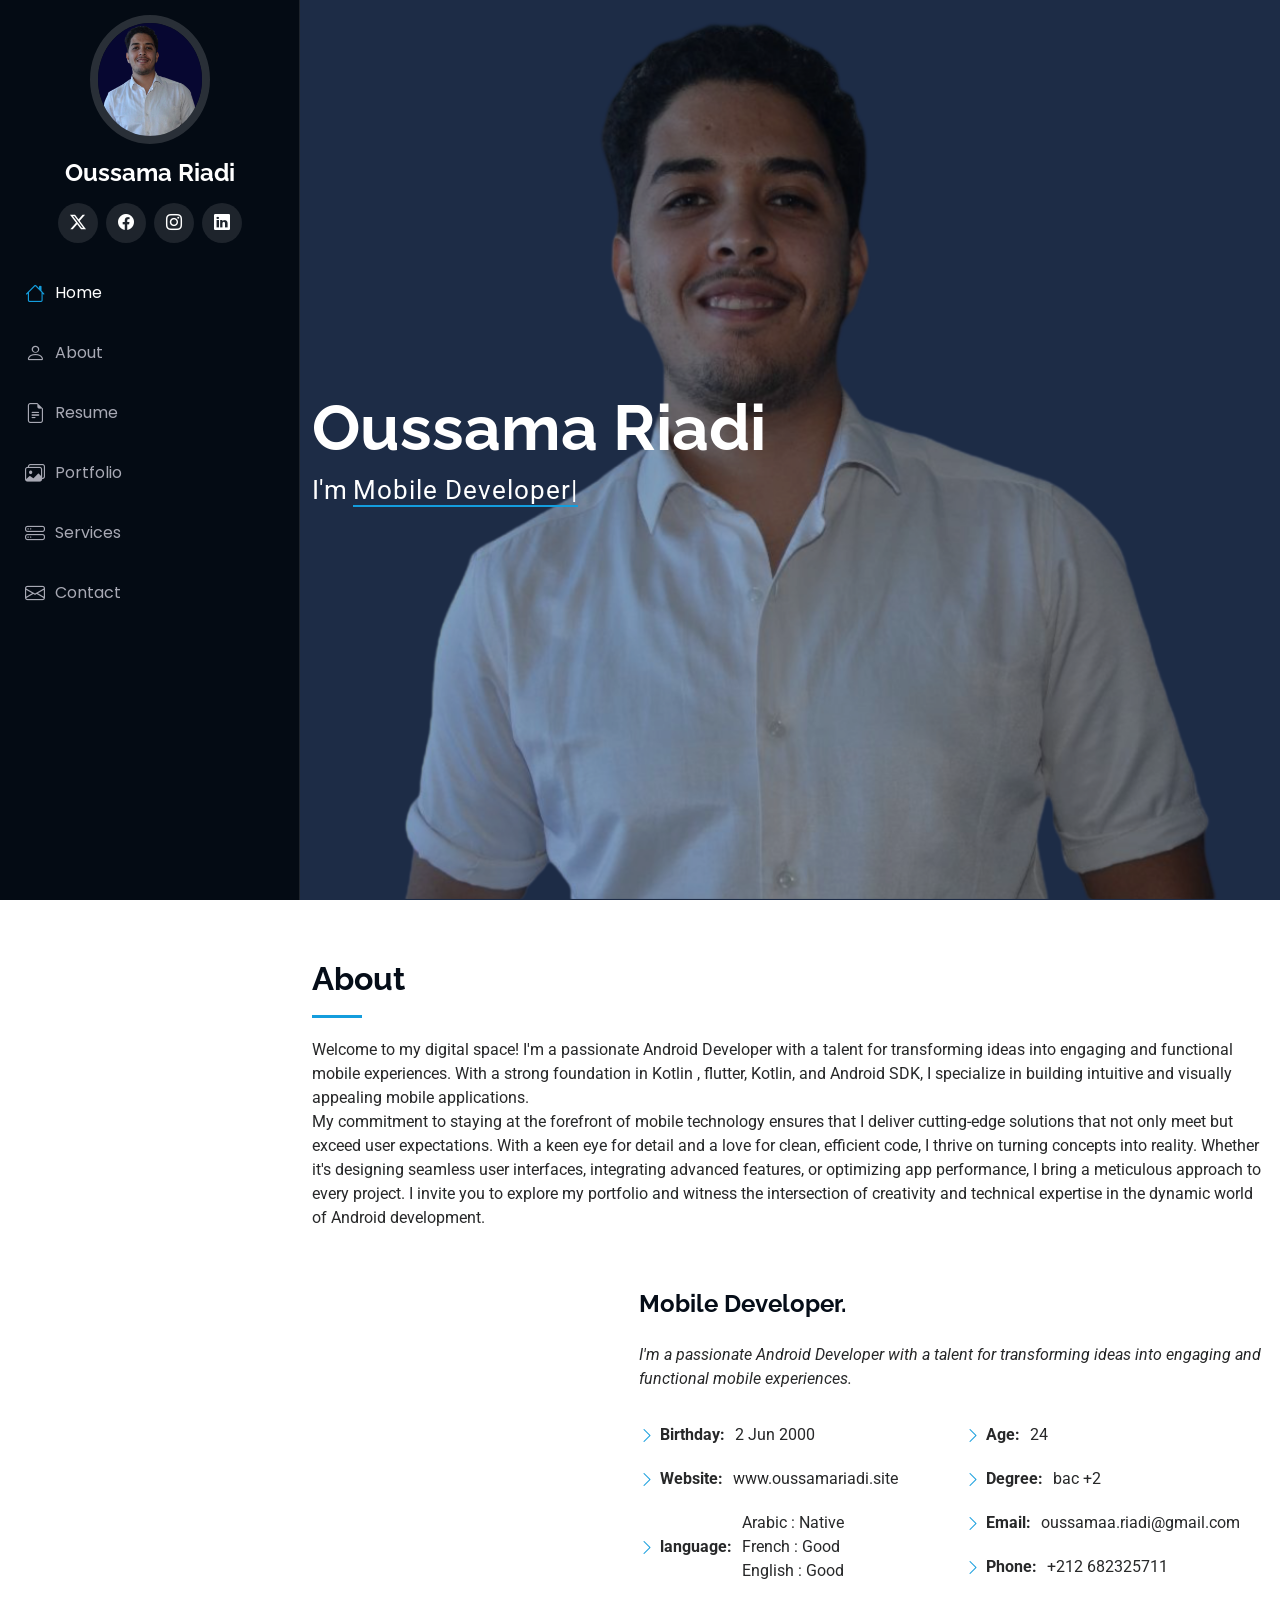
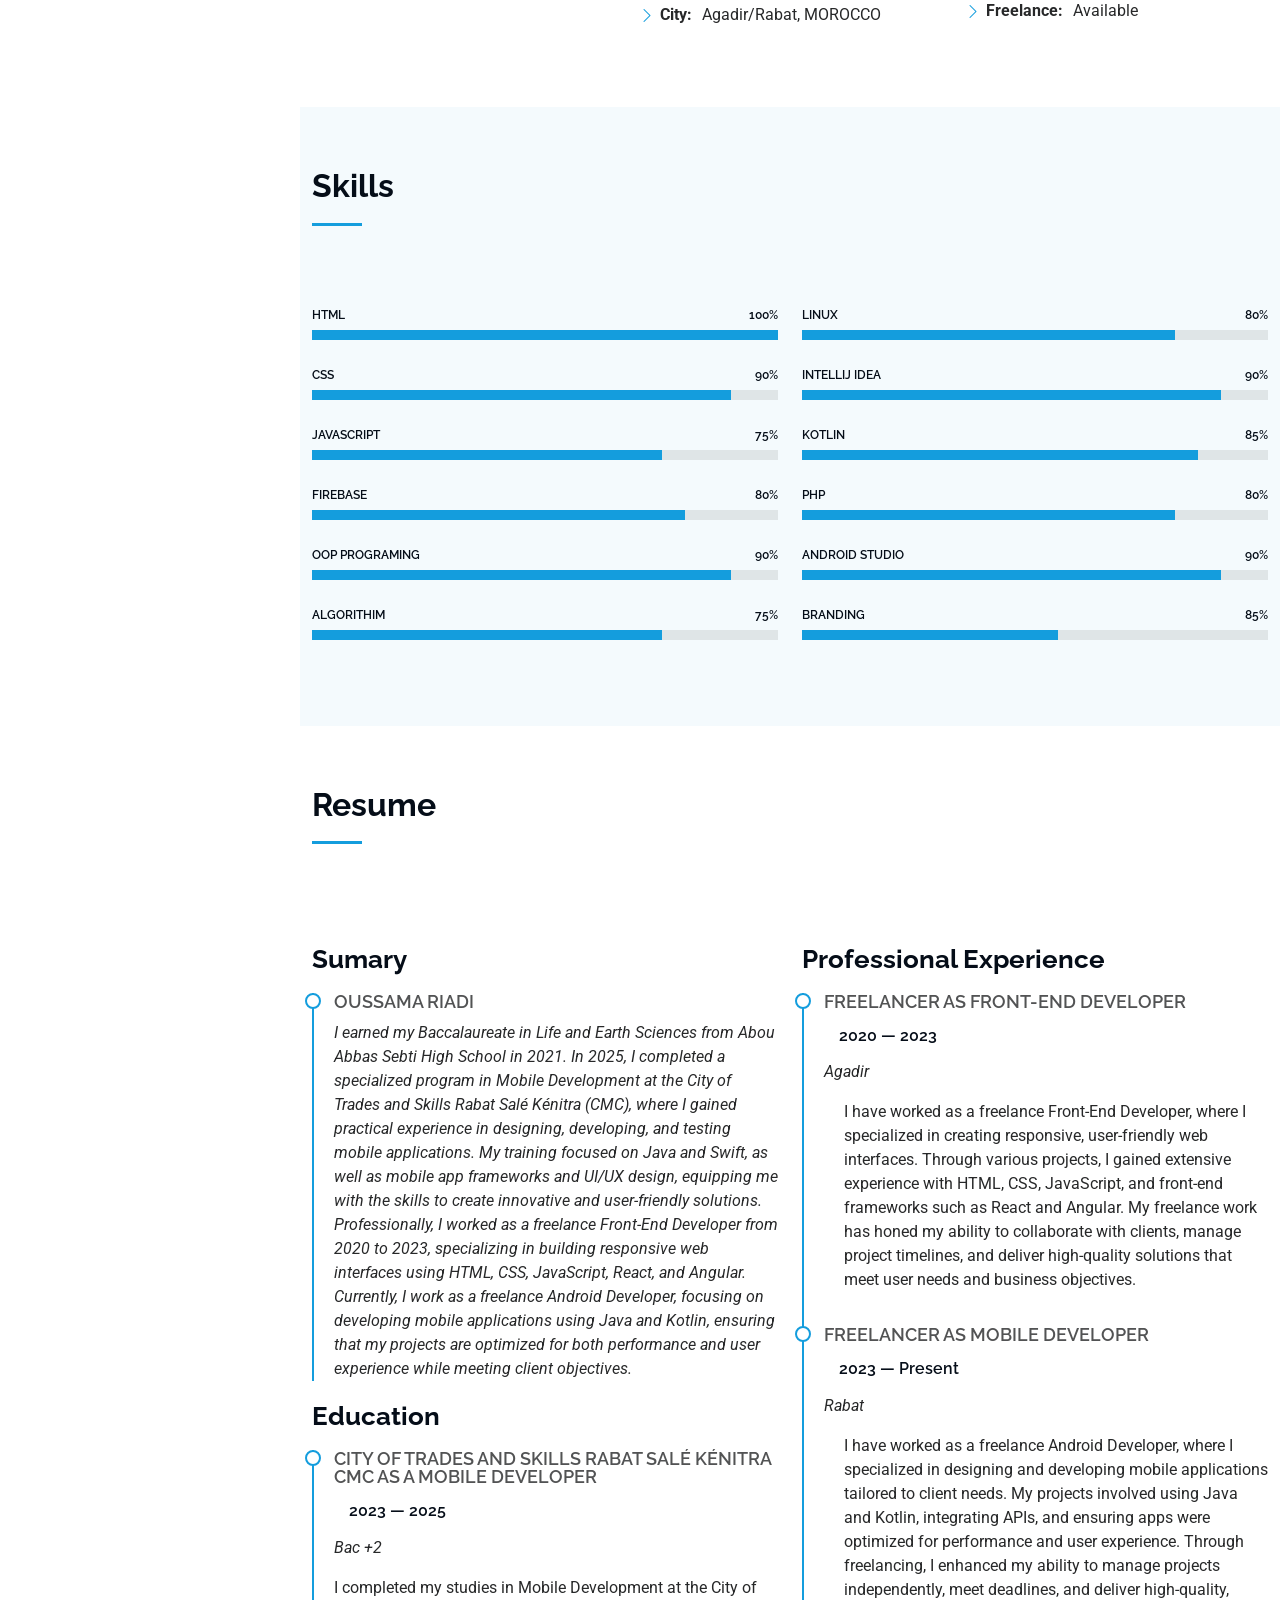
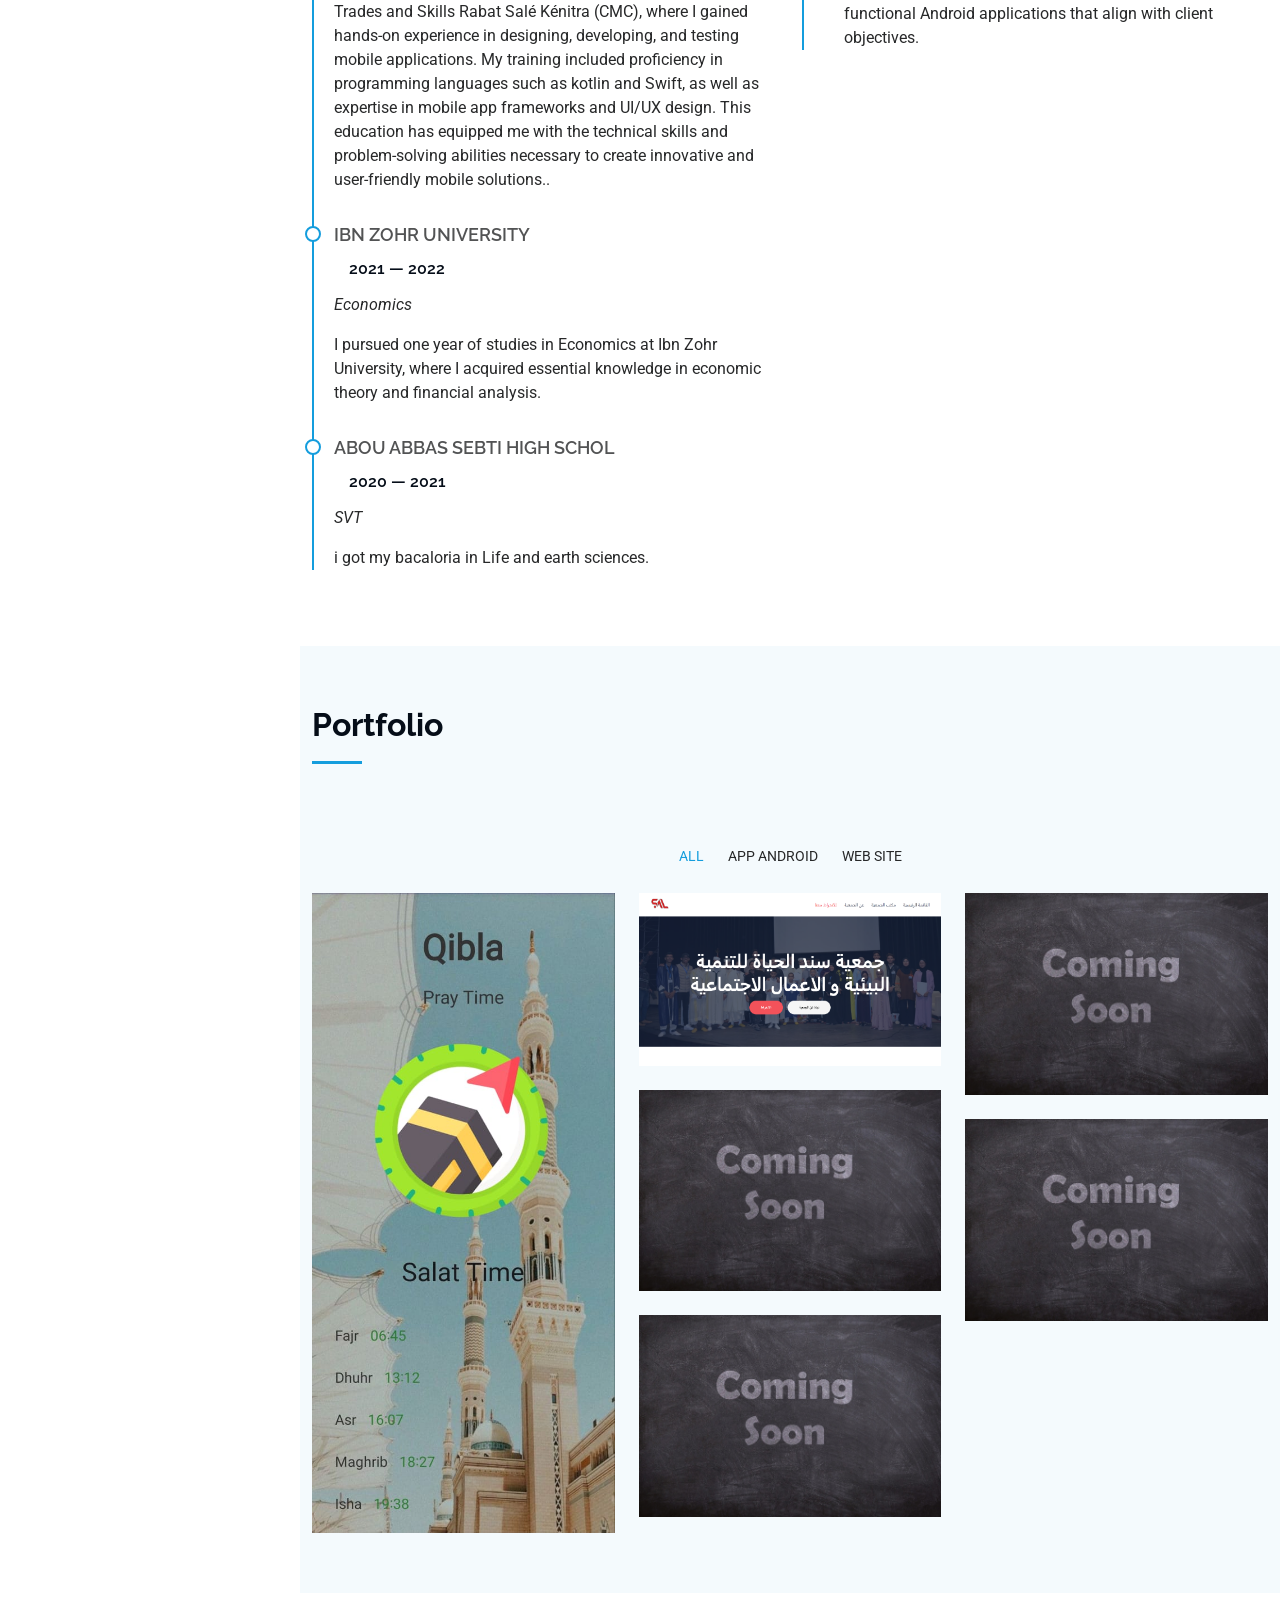
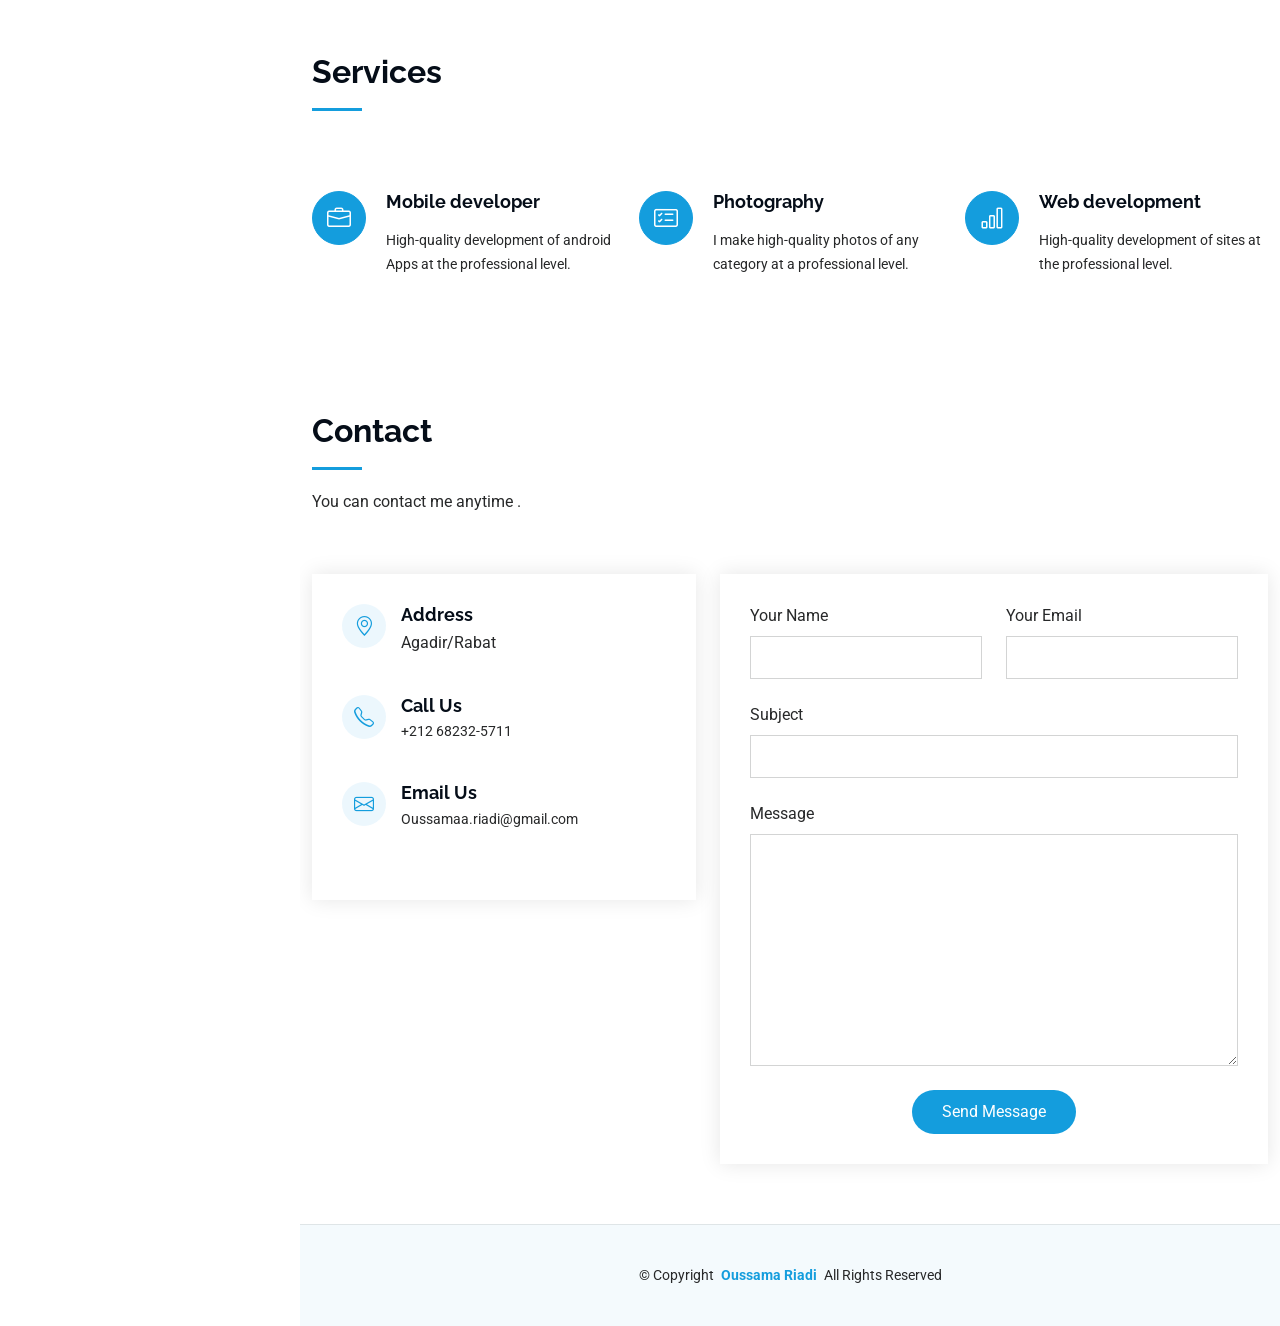
==== commit d9526e30: "Update index.html" ====
--- a/index.html
+++ b/index.html
@@ -598,7 +598,7 @@
 
     <div class="container">
       <div class="copyright text-center ">
-        <p>© <span>Copyright</span> <strong class="px-1 sitename">Oussama Riadi</strong> <span>All Rights Reserved</span></p>
+        <p>© <span>Copyright</span> <strong class="px-1 sitename"><a href="https://www.linkedin.com/in/oussamariadi/">Oussama Riadi</a></strong> <span>All Rights Reserved</span></p>
       </div>
      
     </div>
@@ -632,4 +632,4 @@
 
 </body>
 
-</html>+</html>
